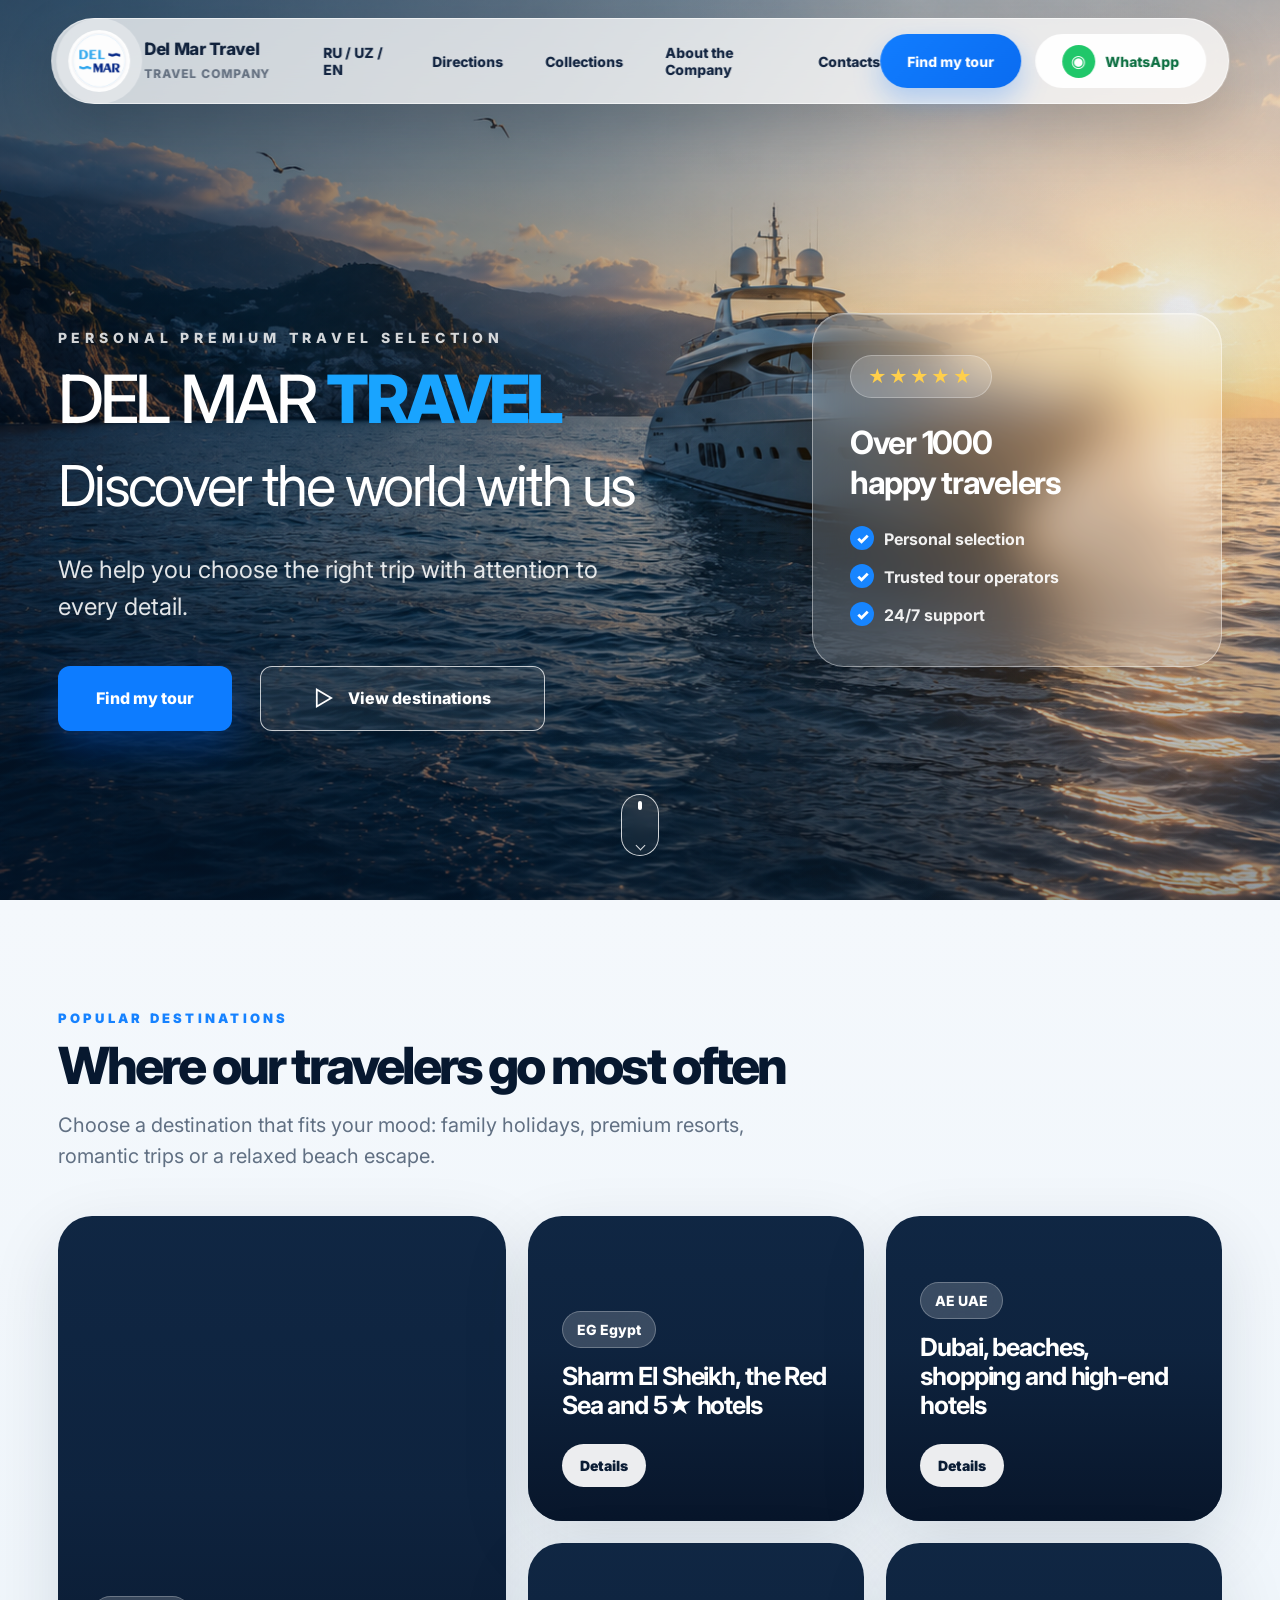
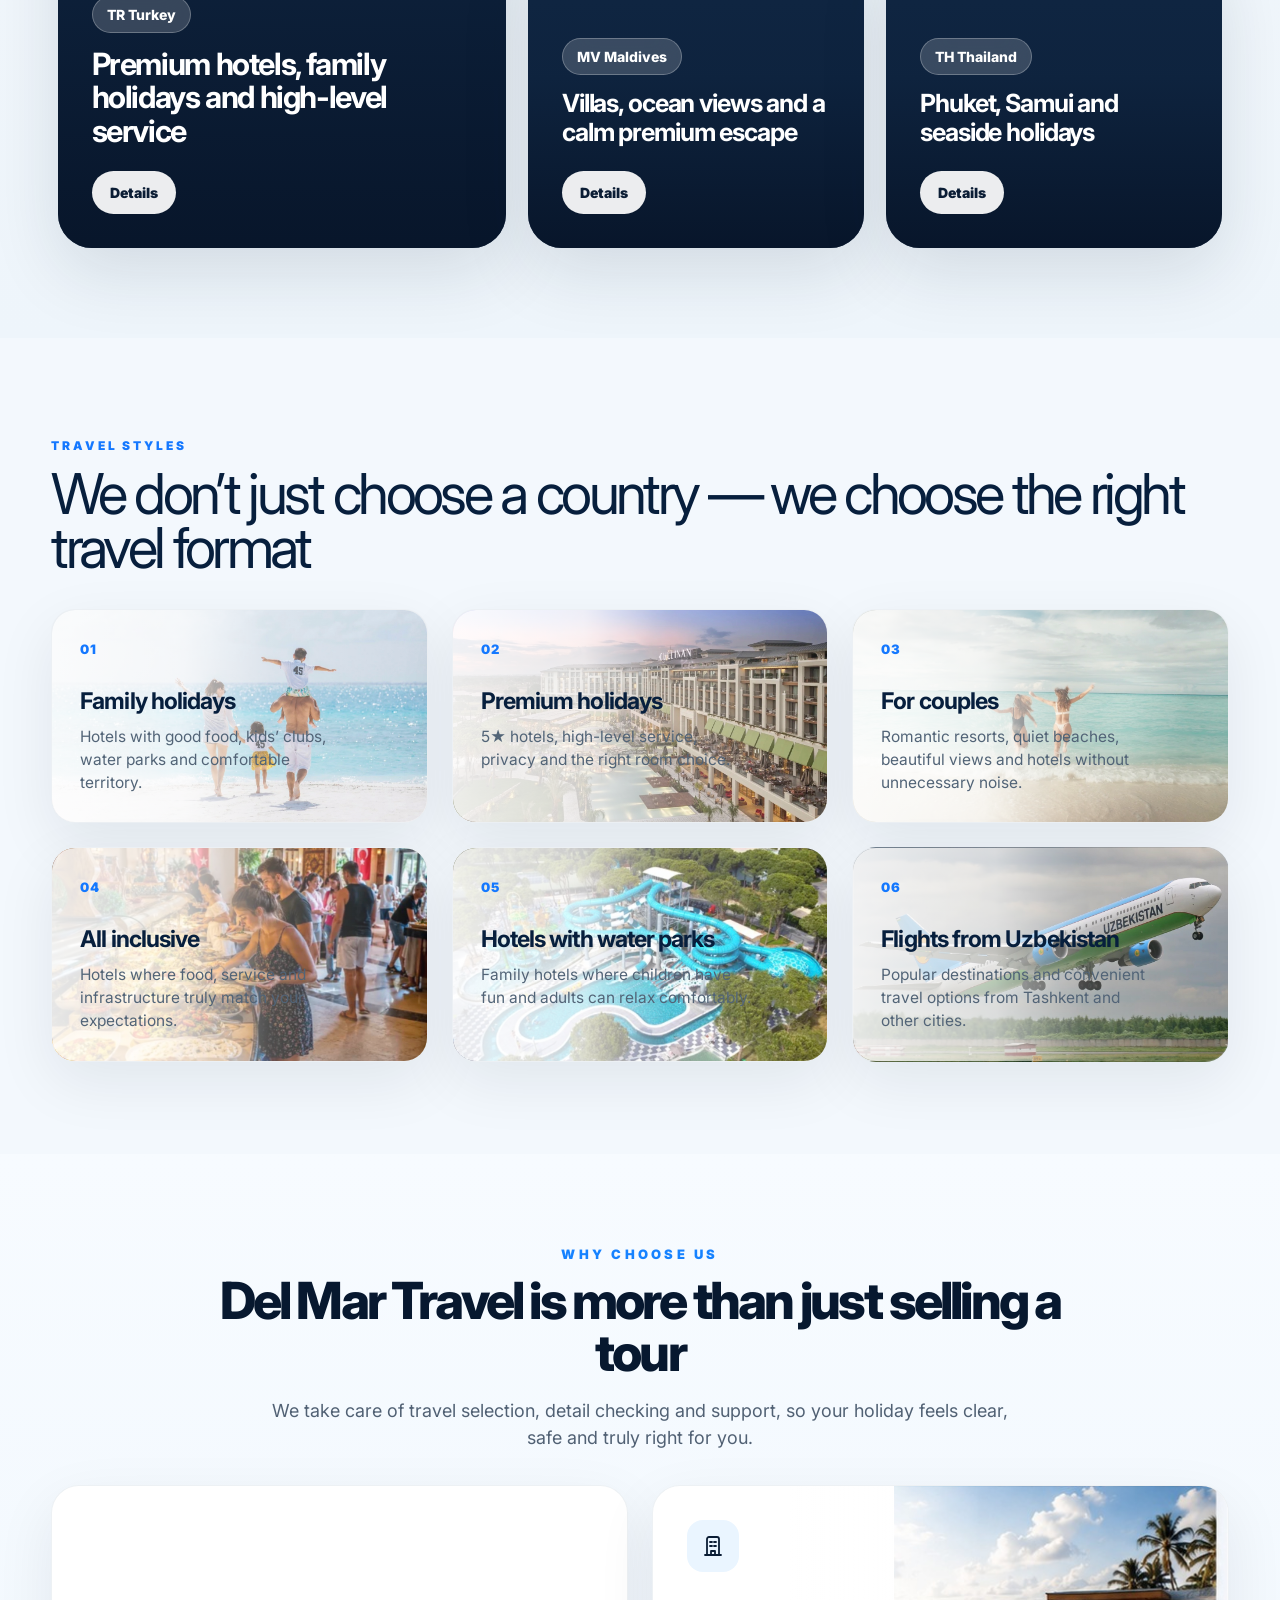
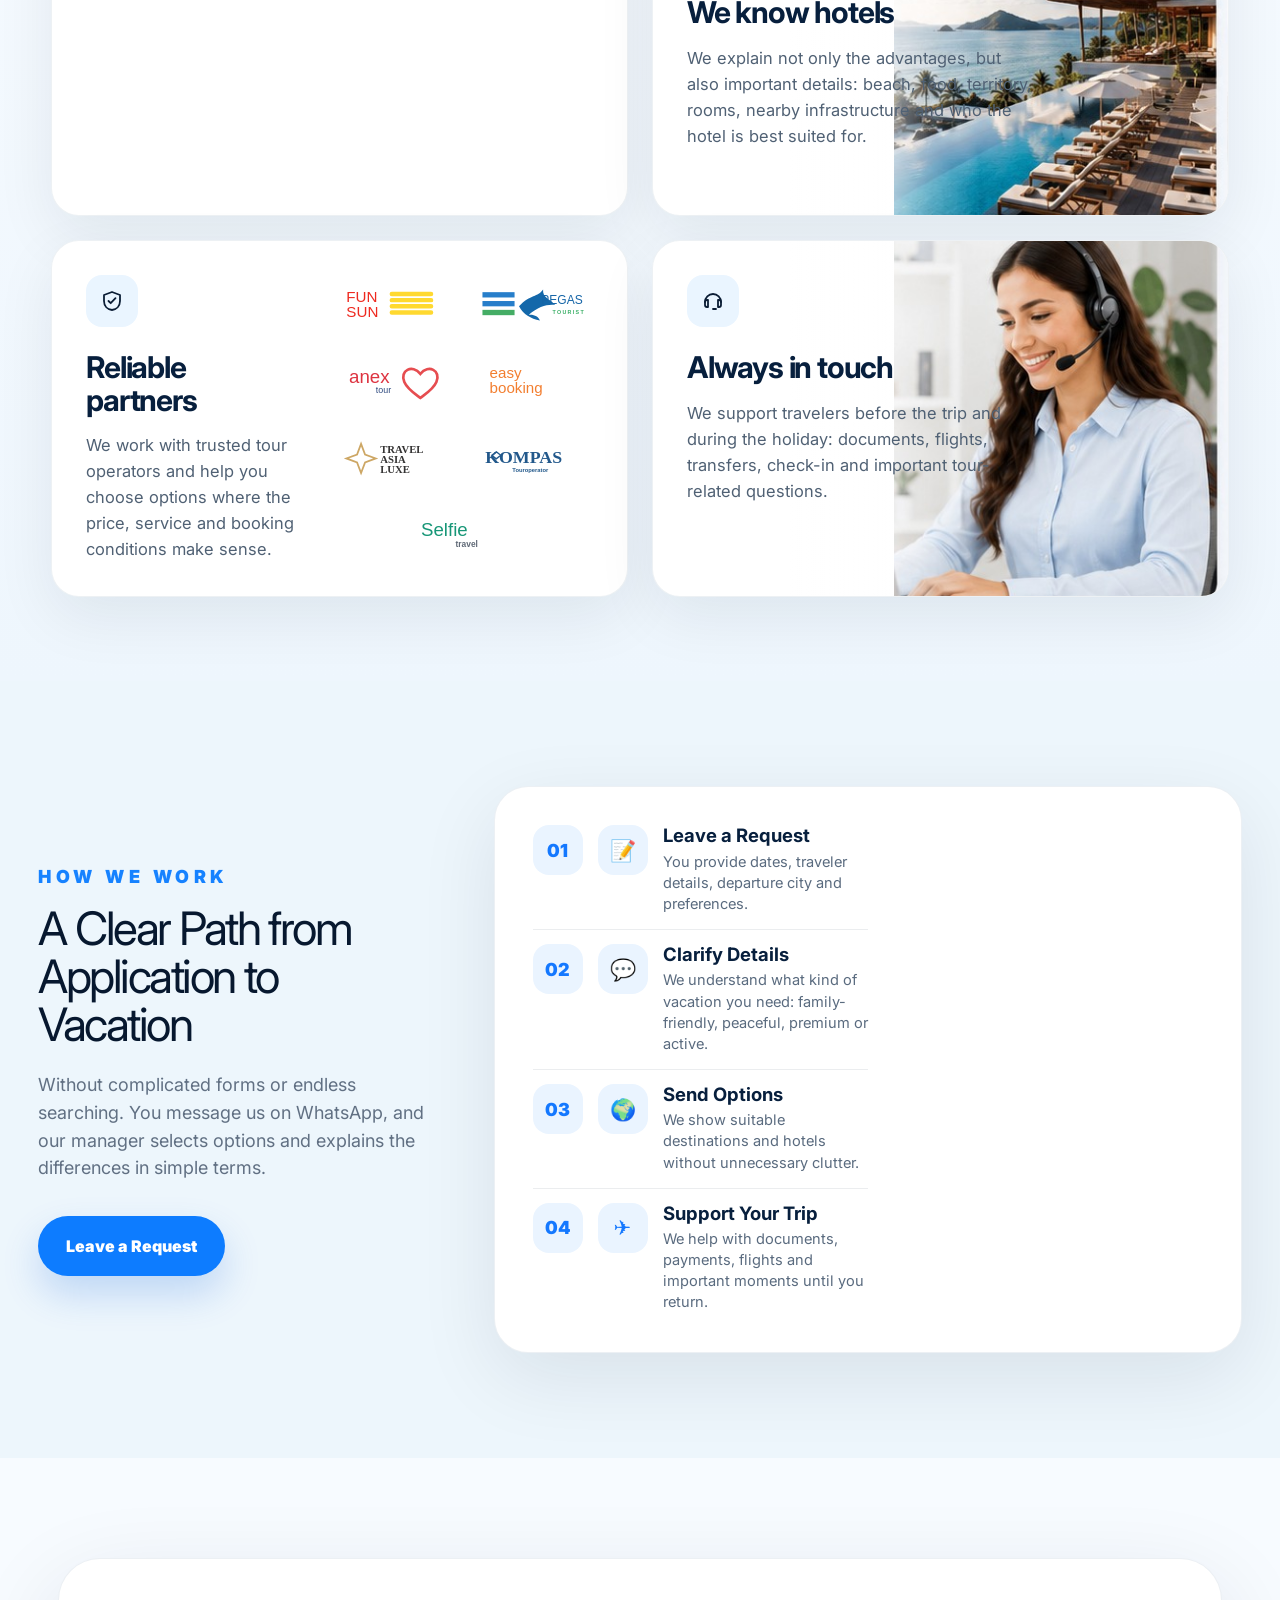
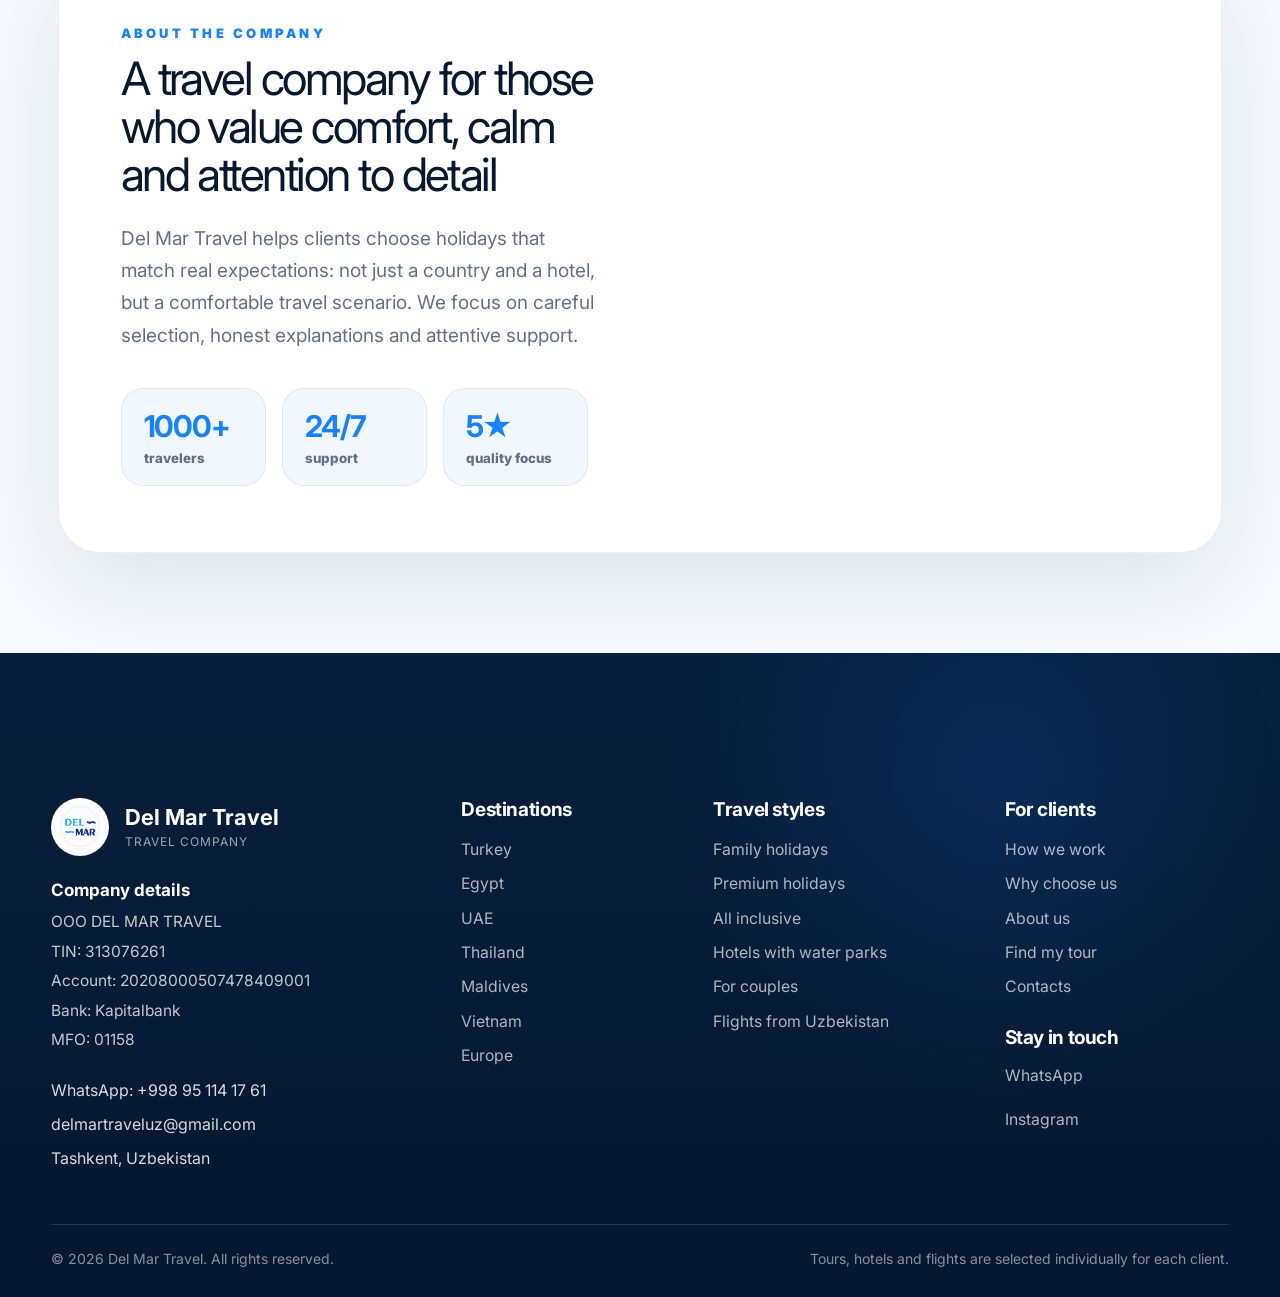
==== en.html @ 0dfb551d "Add files via upload" ====
<!doctype html>
<html lang="en">
<head>
  <meta charset="utf-8" />
  <meta name="viewport" content="width=device-width, initial-scale=1" />
  <title>Del Mar Travel — Premium Travel Selection</title>
<meta name="description" content="Del Mar Travel is a travel company offering premium travel selection with attention to every detail." />
  <link rel="preconnect" href="https://fonts.googleapis.com">
  <link rel="preconnect" href="https://fonts.gstatic.com" crossorigin>
  <link href="https://fonts.googleapis.com/css2?family=Inter:wght@400;500;600;700;800&display=swap" rel="stylesheet">
  <link rel="stylesheet" href="style.css" />
</head>
<body>
   <header class="site-header">
      <a class="brand" href="#top" aria-label="Del Mar Travel">
        <img src="assets/delmar-logo.png" alt="Del Mar Travel logo" />
        <span>
          <strong>Del Mar Travel</strong>
          <small>Travel company</small>
        </span>
      </a>

      <nav class="main-nav" aria-label="Main menu">
        <div class="lang-switch">
  <a href="index.html">RU</a>
  <span>/</span>
  <a href="uz.html">UZ</a>
  <span>/</span>
  <a class="active" href="en.html">EN</a>
</div>
        <a href="#directions">Directions</a>
        <a href="#collections">Collections</a>
        <a href="#about">About the Company</a>
        <a href="#contacts">Contacts</a>
      </nav>

      <div class="header-actions">
        <a class="btn btn-blue" href="#requestModal" data-request-open>Find my tour</a>
        <a class="btn btn-whatsapp" href="https://wa.me/998951141761" target="_blank" rel="noopener">
          <span class="wa-icon">◉</span> WhatsApp
        </a>
      </div>
      <button class="mobile-menu-btn" type="button" aria-label="Open menu">☰</button>
      
    </header>
  <main class="hero" id="top">
    <div class="hero-bg" aria-hidden="true"></div>
    <div class="shade" aria-hidden="true"></div>

   

    <section class="hero-content">
      <div class="copy">
  <p class="eyebrow">PERSONAL PREMIUM TRAVEL SELECTION</p>
  <h1><span>DEL MAR</span> <em>TRAVEL</em></h1>
  <h2>Discover the world with us</h2>
  <p class="lead">We help you choose the right trip with attention to every detail.</p>

  <div class="cta-row">
    <a class="hero-btn primary" href="#requestModal" data-request-open>Find my tour</a>
    <a class="hero-btn ghost" href="#directions"><span class="play">▷</span> View destinations</a>
  </div>
</div>

<aside class="trust-card" aria-label="Del Mar Travel advantages">
  <div class="stars">★★★★★</div>
  <h3>Over 1000<br>happy travelers</h3>
  <ul>
    <li>Personal selection</li>
    <li>Trusted tour operators</li>
    <li>24/7 support</li>
  </ul>
</aside>
    </section>

    <a class="scroll" href="#directions" aria-label="Scroll down"><span></span><span></span><span></span></a>
  </main>


  <section class="directions-section" id="directions">
  <div class="section-head">
    <p class="section-kicker">POPULAR DESTINATIONS</p>
    <h2>Where our travelers go most often</h2>
    <p>Choose a destination that fits your mood: family holidays, premium resorts, romantic trips or a relaxed beach escape.</p>
  </div>

  <div class="direction-grid">
    <a class="direction-card card-wide turkey" href="#tour-detail" data-tour="turkey">
      <span class="country">TR Turkey</span>
      <strong>Premium hotels, family holidays and high-level service</strong>
      <em>Details</em>
    </a>

    <a class="direction-card egypt" href="#tour-detail" data-tour="egypt">
      <span class="country">EG Egypt</span>
      <strong>Sharm El Sheikh, the Red Sea and 5★ hotels</strong>
      <em>Details</em>
    </a>

    <a class="direction-card uae" href="#tour-detail" data-tour="uae">
      <span class="country">AE UAE</span>
      <strong>Dubai, beaches, shopping and high-end hotels</strong>
      <em>Details</em>
    </a>

    <a class="direction-card maldives" href="#tour-detail" data-tour="maldives">
      <span class="country">MV Maldives</span>
      <strong>Villas, ocean views and a calm premium escape</strong>
      <em>Details</em>
    </a>

    <a class="direction-card thailand" href="#tour-detail" data-tour="thailand">
      <span class="country">TH Thailand</span>
      <strong>Phuket, Samui and seaside holidays</strong>
      <em>Details</em>
    </a>
  </div>
</section>

  <section class="collections-section" id="collections">
  <div class="collections-wrap-v3">
    <div class="collections-head-v3">
      <p class="section-kicker">TRAVEL STYLES</p>
      <h2>We don’t just choose a country — we choose the right travel format</h2>
    </div>

    <div class="collection-grid-v3">
      <a class="collection-card-v3 family" href="#tour-detail" data-tour="family">
        <span>01</span>
        <strong>Family holidays</strong>
        <p>Hotels with good food, kids’ clubs, water parks and comfortable territory.</p>
      </a>

      <a class="collection-card-v3 premium" href="#tour-detail" data-tour="premium">
        <span>02</span>
        <strong>Premium holidays</strong>
        <p>5★ hotels, high-level service, privacy and the right room choice.</p>
      </a>

      <a class="collection-card-v3 couples" href="#tour-detail" data-tour="couples">
        <span>03</span>
        <strong>For couples</strong>
        <p>Romantic resorts, quiet beaches, beautiful views and hotels without unnecessary noise.</p>
      </a>

      <a class="collection-card-v3 allinclusive" href="#tour-detail" data-tour="allinclusive">
        <span>04</span>
        <strong>All inclusive</strong>
        <p>Hotels where food, service and infrastructure truly match your expectations.</p>
      </a>

      <a class="collection-card-v3 aquapark" href="#tour-detail" data-tour="aquapark">
        <span>05</span>
        <strong>Hotels with water parks</strong>
        <p>Family hotels where children have fun and adults can relax comfortably.</p>
      </a>

      <a class="collection-card-v3 uzbekistan uzbekistan-card-final" href="#tour-detail" data-tour="uzbekistan">
        <img class="collection-card-photo" src="assets/collections/uzbekistan-airways.jpg" alt="Uzbekistan Airways">
        <span>06</span>
        <strong>Flights from Uzbekistan</strong>
        <p>Popular destinations and convenient travel options from Tashkent and other cities.</p>
      </a>
    </div>
  </div>
</section>
<section class="tour-detail-section" id="tour-detail">
  <div class="tour-detail-card">
    <div class="tour-detail-bg" aria-hidden="true"></div>
    <button class="tour-detail-close" id="tourDetailClose" type="button" aria-label="Close">×</button>

    <div class="tour-detail-content">
      <p class="section-kicker">DESTINATION SELECTION</p>
      <h2 id="tourDetailTitle">Best hotels in Egypt</h2>

      <p id="tourDetailText">
        Popular hotels we select based on your budget, travel group and holiday style.
      </p>

      <div class="tour-detail-points">
        <span id="tourDetailPoint1">We check the beach, food, rooms and hotel location.</span>
        <span id="tourDetailPoint2">We explain not only the advantages, but also important details before booking.</span>
        <span id="tourDetailPoint3">We select options for families, couples, premium holidays or a calm escape.</span>
      </div>

      <div class="tour-detail-actions">
        <a class="tour-detail-btn tour-detail-btn-blue" href="#requestModal" data-request-open>Find my tour</a>
        <a class="tour-detail-btn tour-detail-btn-green" href="https://wa.me/998951141761" target="_blank" rel="noopener">WhatsApp</a>
      </div>
    </div>
  </div>
</section>
  <section class="why-section" id="why">
    <div class="section-head centered">
  <p class="section-kicker">WHY CHOOSE US</p>
  <h2>Del Mar Travel is more than just selling a tour</h2>
  <p>We take care of travel selection, detail checking and support, so your holiday feels clear, safe and truly right for you.</p>
</div>
    <div class="why-grid premium-why-grid">
      <article class="why-card premium-card feature-card personal-card">
        <div class="card-icon" aria-hidden="true">
          <svg viewBox="0 0 24 24"><path d="M8 7V6a4 4 0 0 1 8 0v1"/><path d="M6 7h12a2 2 0 0 1 2 2v9a3 3 0 0 1-3 3H7a3 3 0 0 1-3-3V9a2 2 0 0 1 2-2Z"/><path d="M9 7v14M15 7v14"/></svg>
        </div>
        <div class="card-copy">
          <h3>Personal<br>selection</h3>
<p>We don’t offer random options. First, we clarify the travelers, budget, expectations and holiday style — only then do we select the destination and hotel.</p>
        </div>
      </article>

      <article class="why-card premium-card image-card hotel-card">
        <div class="card-icon" aria-hidden="true">
          <svg viewBox="0 0 24 24"><path d="M4 21h16"/><path d="M6 21V5a2 2 0 0 1 2-2h8a2 2 0 0 1 2 2v16"/><path d="M9 8h2M13 8h2M9 12h2M13 12h2M10 21v-4h4v4"/></svg>
        </div>
        <div class="card-copy">
          <h3>We know hotels</h3>
<p>We explain not only the advantages, but also important details: beach, food, territory, rooms, nearby infrastructure and who the hotel is best suited for.</p>
        </div>
      </article>

      <article class="why-card premium-card partners-card">
        <div class="card-icon" aria-hidden="true">
          <svg viewBox="0 0 24 24"><path d="M12 3 20 6v6c0 5-3.4 8.3-8 9-4.6-.7-8-4-8-9V6l8-3Z"/><path d="m8.5 12 2.2 2.2 4.8-5"/></svg>
        </div>
        <div class="partners-copy">
          <h3>Reliable<br>partners</h3>
<p>We work with trusted tour operators and help you choose options where the price, service and booking conditions make sense.</p>
        </div>
        <div class="partner-logos" aria-label="Partner tour operators">
          <img src="assets/operators/funsun.svg" alt="FUN&amp;SUN">
          <img src="assets/operators/pegas.svg" alt="PEGAS Touristik">
          <img src="assets/operators/anex.svg" alt="ANEX Tour">
          <img src="assets/operators/easybooking.svg" alt="Easy Booking">
          <img src="assets/operators/travelasialuxe.svg" alt="Travel Asia Luxe">
          <img src="assets/operators/kompas.svg" alt="KOMPAS">
          <img src="assets/operators/selfie.svg" alt="Selfie Travel">
        </div>
      </article>

      <article class="why-card premium-card image-card support-card">
        <div class="card-icon" aria-hidden="true">
          <svg viewBox="0 0 24 24"><path d="M4 13a8 8 0 0 1 16 0"/><path d="M4 13v3a2 2 0 0 0 2 2h1v-7H6a2 2 0 0 0-2 2ZM20 13v3a2 2 0 0 1-2 2h-1v-7h1a2 2 0 0 1 2 2Z"/><path d="M15 20h-3"/></svg>
        </div>
        <div class="card-copy">
          <h3>Always in touch</h3>
<p>We support travelers before the trip and during the holiday: documents, flights, transfers, check-in and important tour-related questions.</p>
        </div>
      </article>
    </div>
  </section>

  <section class="process-section" id="process">
    <div class="process-wrap process-wrap-v3">
      <div class="process-copy">
        <p class="section-kicker">How We Work</p>
        <h2>A Clear Path from Application to Vacation</h2>
        <p>Without complicated forms or endless searching. You message us on WhatsApp, and our manager selects options and explains the differences in simple terms.</p>
        <a class="process-btn" href="#requestModal" data-request-open>Leave a Request</a>
      </div>

      <div class="process-card-v3">
        <div class="process-list-v3">
          <div class="process-row-v3"><b>01</b><span>📝</span><div><strong>Leave a Request</strong><p>You provide dates, traveler details, departure city and preferences.</p></div></div>
          <div class="process-row-v3"><b>02</b><span>💬</span><div><strong>Clarify Details</strong><p>We understand what kind of vacation you need: family-friendly, peaceful, premium or active.</p></div></div>
          <div class="process-row-v3"><b>03</b><span>🌍</span><div><strong>Send Options</strong><p>We show suitable destinations and hotels without unnecessary clutter.</p></div></div>
          <div class="process-row-v3"><b>04</b><span>✈️</span><div><strong>Support Your Trip</strong><p>We help with documents, payments, flights and important moments until you return.</p></div></div>
        </div>
        <div class="process-photo-v3"></div>
      </div>
    </div>
  </section>

  <section class="about-section" id="about">
    <div class="about-card">
      <div class="about-text">
        <p class="section-kicker">ABOUT THE COMPANY</p>
<h2>A travel company for those who value comfort, calm and attention to detail</h2>
<p>Del Mar Travel helps clients choose holidays that match real expectations: not just a country and a hotel, but a comfortable travel scenario. We focus on careful selection, honest explanations and attentive support.</p>

<div class="about-stats">
  <span><strong>1000+</strong><small>travelers</small></span>
  <span><strong>24/7</strong><small>support</small></span>
  <span><strong>5★</strong><small>quality focus</small></span>
</div>

  </section>

 

<footer class="site-footer" id="contacts">
  <div class="footer-wrap">
    <div class="footer-brand">
  <div class="footer-logo-row">
    <img src="assets/delmar-logo.png" alt="Del Mar Travel">
    <div>
      <strong>Del Mar Travel</strong>
      <span>Travel company</span>
    </div>
  </div>

  <div class="footer-requisites-clean">
    <strong>Company details</strong>
    <span>ООО DEL MAR TRAVEL</span>
    <span>TIN: 313076261</span>
    <span>Account: 20208000507478409001</span>
    <span>Bank: Kapitalbank</span>
    <span>MFO: 01158</span>
  </div>

  <div class="footer-contacts">
    <a href="https://wa.me/998951141761" target="_blank" rel="noopener">WhatsApp: +998 95 114 17 61</a>
    <a href="mailto:delmartraveluz@gmail.com">delmartraveluz@gmail.com</a>
    <span>Tashkent, Uzbekistan</span>
  </div>
</div>

<div class="footer-column">
  <h3>Destinations</h3>
  <a href="#directions">Turkey</a>
  <a href="#directions">Egypt</a>
  <a href="#directions">UAE</a>
  <a href="#directions">Thailand</a>
  <a href="#directions">Maldives</a>
  <a href="#directions">Vietnam</a>
  <a href="#directions">Europe</a>
</div>

    <div class="footer-column">
  <h3>Travel styles</h3>
  <a href="#collections">Family holidays</a>
  <a href="#collections">Premium holidays</a>
  <a href="#collections">All inclusive</a>
  <a href="#collections">Hotels with water parks</a>
  <a href="#collections">For couples</a>
  <a href="#collections">Flights from Uzbekistan</a>
</div>

<div class="footer-column">
  <h3>For clients</h3>
  <a href="#process">How we work</a>
  <a href="#why">Why choose us</a>
  <a href="#about">About us</a>
  <a href="#requestModal" data-request-open>Find my tour</a>
  <a href="#contacts">Contacts</a>

  <div class="footer-socials">
    <h3>Stay in touch</h3>
    <a href="https://wa.me/998951141761" target="_blank" rel="noopener">WhatsApp</a>
    <a href="#" target="_blank" rel="noopener">Instagram</a>
  </div>
</div>
</div>

<div class="footer-bottom">
  <p>© 2026 Del Mar Travel. All rights reserved.</p>
  <p>Tours, hotels and flights are selected individually for each client.</p>
</div>
</footer>

<section class="request-modal" id="requestModal" aria-hidden="true">
  <div class="request-modal__overlay" data-request-close></div>

  <div class="request-modal__card">
    <button class="request-modal__close" type="button" data-request-close aria-label="Close">×</button>

    <div class="request-modal__content">
      <p class="section-kicker">TOUR REQUEST</p>
      <h2>We’ll help you choose a trip without endless searching</h2>
      <p>
        Message us on WhatsApp — we’ll clarify your dates, travelers, budget and preferences, then suggest the right destination, hotel and flight options.
      </p>

      <div class="request-modal__points">
        <span>We select options for families, couples or premium holidays.</span>
        <span>We explain the difference between hotels in simple language.</span>
        <span>We send suitable options directly to WhatsApp.</span>
      </div>

      <a class="request-modal__btn" href="https://wa.me/998951141761" target="_blank" rel="noopener">
        Message us on WhatsApp
      </a>
    </div>

    <div class="request-modal__image"></div>
  </div>
</section>
  <script>
  const header = document.querySelector('.site-header');
  window.addEventListener('scroll', () => {
    header.classList.toggle('is-scrolled', window.scrollY > 20);
  });

  const tourDetails = {
  egypt: {
    title: 'Best hotels in Egypt',
    text: 'Popular hotels in Egypt for Red Sea holidays: Sharm El Sheikh, Hurghada and premium family resorts.',
    image: 'assets/directions/egypt.jpg',
    points: [
      'We check the beach, sea entry, food and room condition.',
      'We select hotels for families, couples or calm premium holidays.',
      'We explain the difference between similar hotels before booking.'
    ]
  },

  turkey: {
    title: 'Family and premium hotels in Turkey',
    text: 'We select Turkey based on your holiday style: Belek, Kemer, Side, Antalya, Bodrum and good 5★ hotels.',
    image: 'assets/directions/turkey.jpg',
    points: [
      'We check food, territory, beach, rooms and infrastructure.',
      'We select hotels with water parks, kids’ clubs or a calm atmosphere.',
      'We help you choose between similar resorts and hotel concepts.'
    ]
  },

  uae: {
    title: 'The right hotel choice in the UAE',
    text: 'Dubai, Abu Dhabi, Sharjah and Ras Al Khaimah — we select a hotel based on season, budget and your travel style.',
    image: 'assets/directions/uae.jpg',
    points: [
      'We explain the difference between the Emirates in simple language.',
      'We check location, beach, food and transport convenience.',
      'We select options for families, couples or premium holidays.'
    ]
  },

  thailand: {
    title: 'Thailand: Phuket, Pattaya and islands',
    text: 'We select Thailand based on season, beach quality, nearby infrastructure and flight convenience.',
    image: 'assets/directions/thailand.jpg',
    points: [
      'We check the area, beach and what is located near the hotel.',
      'We select hotels for calm, family or active holidays.',
      'We explain where it is better to travel by month.'
    ]
  },

  maldives: {
    title: 'Maldives — the right format for your holiday',
    text: 'We select the island, meal plan, villa and transfer so the trip matches your expectations.',
    image: 'assets/directions/maldives.jpg',
    points: [
      'We compare islands, meal plans, reef, beach and villa types.',
      'We explain the difference between beach villas, water villas and family villas.',
      'We select options for couples, families or premium holidays.'
    ]
  },

  vietnam: {
    title: 'Vietnam: sea, hotels and a comfortable season',
    text: 'Phu Quoc, Nha Trang and Cam Ranh — we select hotels with good beaches, food and infrastructure.',
    image: 'assets/collections/family.jpg',
    points: [
      'We take into account the season, beach, area and flight convenience.',
      'We select hotels for families, couples or calm holidays.',
      'We explain the advantages and important details of each resort.'
    ]
  },

  family: {
    title: 'Hotels for family holidays',
    text: 'We select hotels that are comfortable for children and relaxing for adults: food, territory, kids’ clubs and water parks.',
    image: 'assets/collections/family.jpg',
    points: [
      'We check kids’ clubs, food and territory safety.',
      'We select room options that fit the family composition.',
      'We make sure children have fun and adults feel comfortable.'
    ]
  },

  premium: {
    title: 'Premium holidays and 5★ hotels',
    text: 'We select high-level hotels where service, privacy, food and the right room choice truly matter.',
    image: 'assets/collections/premium.jpg',
    points: [
      'We check service level, restaurants, beach and room quality.',
      'We select hotels without unnecessary noise or compromises.',
      'We explain what is really worth paying for.'
    ]
  },

  couples: {
    title: 'Holidays for couples',
    text: 'We select romantic resorts, quiet beaches, beautiful views and hotels without unnecessary noise.',
    image: 'assets/collections/couples.jpg',
    points: [
      'We select calm hotels and beautiful locations.',
      'We check the beach, privacy and overall atmosphere.',
      'We help choose a destination that fits the season and budget.'
    ]
  },

  allinclusive: {
    title: 'All inclusive hotels',
    text: 'We select hotels where food, service and infrastructure truly match your expectations.',
    image: 'assets/collections/buffet.jpg',
    points: [
      'We check food quality, bars, restaurants and the hotel concept.',
      'We explain where all inclusive is truly strong.',
      'We select options for families, couples or premium holidays.'
    ]
  },

  aquapark: {
    title: 'Hotels with water parks',
    text: 'We select family hotels where children have fun and adults can relax comfortably.',
    image: 'assets/collections/aquapark.jpg',
    points: [
      'We check water slides, pools and children’s age suitability.',
      'We check territory, food and family infrastructure.',
      'We select hotels where the water park is a real advantage, not just a picture.'
    ]
  },

  uzbekistan: {
    title: 'Flights from Uzbekistan',
    text: 'Popular destinations and convenient travel options from Tashkent and other cities.',
    image: 'assets/collections/uzbekistan-airways.jpg',
    points: [
      'We select destinations with convenient flights from Uzbekistan.',
      'We check connections, flight duration and seasonality.',
      'We help choose the best route for your budget and dates.'
    ]
  }
};

  const detailTitle = document.getElementById('tourDetailTitle');
  const detailText = document.getElementById('tourDetailText');
  const detailBg = document.querySelector('.tour-detail-bg');
  const detailSection = document.getElementById('tour-detail');
  const point1 = document.getElementById('tourDetailPoint1');
  const point2 = document.getElementById('tourDetailPoint2');
  const point3 = document.getElementById('tourDetailPoint3');

  function openTourDetail(key) {
    const data = tourDetails[key];
    if (!data) return;
    detailSection.classList.add('is-open');

    detailTitle.textContent = data.title;
    detailText.textContent = data.text;
    point1.textContent = data.points[0];
    point2.textContent = data.points[1];
    point3.textContent = data.points[2];
    detailBg.style.backgroundImage =
      `linear-gradient(90deg, rgba(7,31,61,.92) 0%, rgba(7,31,61,.76) 42%, rgba(7,31,61,.22) 72%, rgba(7,31,61,0) 100%), url("${data.image}")`;

    document.querySelectorAll('.tour-detail-trigger').forEach(item => item.classList.remove('is-active'));
    document.querySelectorAll(`[data-tour="${key}"]`).forEach(item => item.classList.add('is-active'));

    document.body.classList.add('modal-open');
  }

  document.querySelectorAll('[data-tour]').forEach(card => {
    card.classList.add('tour-detail-trigger');

    card.addEventListener('click', function (event) {
      event.preventDefault();
      openTourDetail(this.dataset.tour);
    });
  });
const detailClose = document.getElementById('tourDetailClose');

function closeTourDetail() {
  if (detailSection) {
    detailSection.classList.remove('is-open');
  } 

  document.body.classList.remove('modal-open');
}

if (detailClose) {
  detailClose.addEventListener('click', closeTourDetail);
}

if (detailSection) {
  detailSection.addEventListener('click', function (event) {
    if (event.target === detailSection) {
      closeTourDetail();
    }
  });
}

document.addEventListener('keydown', function (event) {
  if (event.key === 'Escape') {
    closeTourDetail();
  }
});
const requestModal = document.getElementById('requestModal');
const requestOpenButtons = document.querySelectorAll('[data-request-open]');
const requestCloseButtons = document.querySelectorAll('[data-request-close]');

function openRequestModal() {
  if (!requestModal) return;
  requestModal.classList.add('is-open');
  requestModal.setAttribute('aria-hidden', 'false');
  document.body.classList.add('request-modal-open');
}

function closeRequestModal() {
  if (!requestModal) return;
  requestModal.classList.remove('is-open');
  requestModal.setAttribute('aria-hidden', 'true');
  document.body.classList.remove('request-modal-open');
}

requestOpenButtons.forEach(button => {
  button.addEventListener('click', function (event) {
    event.preventDefault();
    openRequestModal();
  });
});

requestCloseButtons.forEach(button => {
  button.addEventListener('click', closeRequestModal);
});

document.addEventListener('keydown', function (event) {
  if (event.key === 'Escape') {
    closeRequestModal();
  }
});
</script>
</body>
</html>
---- style.css ----
:root{
  --blue:#1682ff;
  --blue2:#20a7f3;
  --dark:#07182f;
  --white:#fff;
}
*{box-sizing:border-box}
html{scroll-behavior:smooth}
body{margin:0;font-family:Inter,system-ui,-apple-system,Segoe UI,Arial,sans-serif;color:#fff;background:#07182f}
a{text-decoration:none;color:inherit}
.hero{position:relative;min-height:100vh;overflow:hidden;isolation:isolate}
.hero-bg{position:absolute;inset:0;background:url('assets/hero-bg.jpg') center/cover no-repeat;z-index:-3;transform:scale(1.005);animation:slowZoom 18s ease-in-out infinite alternate}
.shade{position:absolute;inset:0;z-index:-2;background:linear-gradient(90deg,rgba(3,16,35,.52) 0%,rgba(3,16,35,.30) 43%,rgba(3,16,35,.05) 72%),linear-gradient(180deg,rgba(0,0,0,.06) 0%,rgba(0,0,0,0) 55%,rgba(6,22,43,.42) 100%)}
.site-header{position:fixed;top:22px;left:50%;transform:translateX(-50%);width:min(1430px,91vw);height:86px;z-index:20;display:flex;align-items:center;justify-content:space-between;padding:0 22px 0 16px;border:1px solid rgba(255,255,255,.58);border-radius:999px;background:rgba(255,255,255,.75);backdrop-filter:blur(20px);-webkit-backdrop-filter:blur(20px);box-shadow:0 22px 60px rgba(0,0,0,.16);transition:.35s ease}
.site-header.is-scrolled{top:14px;height:76px;background:rgba(255,255,255,.88);box-shadow:0 16px 42px rgba(0,0,0,.12)}
.brand{display:flex;align-items:center;gap:14px;color:#10213b;min-width:255px}
.brand img{width:62px;height:62px;border-radius:50%;box-shadow:0 0 0 12px rgba(255,255,255,.35)}
.brand strong{display:block;font-size:17px;line-height:1;font-weight:800;letter-spacing:-.02em}.brand small{display:block;margin-top:8px;color:#657181;text-transform:uppercase;font-size:12px;font-weight:800;letter-spacing:.08em}
.main-nav{display:flex;gap:42px;align-items:center;color:#132541;font-size:14px;font-weight:800}.main-nav a{position:relative}.main-nav a:after{content:"";position:absolute;left:0;right:0;bottom:-9px;height:2px;border-radius:20px;background:var(--blue);transform:scaleX(0);transition:.25s ease}.main-nav a:hover{color:var(--blue)}.main-nav a:hover:after{transform:scaleX(1)}
.header-actions{display:flex;align-items:center;gap:14px}.btn{height:54px;padding:0 27px;border-radius:999px;display:inline-flex;align-items:center;justify-content:center;font-weight:800;font-size:14px;white-space:nowrap}.btn-blue{background:linear-gradient(135deg,#117dff,#0a6cf1);color:white;box-shadow:0 12px 28px rgba(15,118,255,.28)}.btn-whatsapp{background:rgba(255,255,255,.92);color:#0d6f42;gap:10px}.wa-icon{display:inline-grid;place-items:center;width:33px;height:33px;border-radius:50%;background:#20c76a;color:white;font-size:17px;line-height:1}
.hero-content{position:relative;z-index:4;width:min(1430px,91vw);min-height:100vh;margin:0 auto;display:grid;grid-template-columns:minmax(520px,1fr) 480px;align-items:center;gap:80px;padding-top:80px}.copy{padding-top:80px;animation:fadeUp .9s ease both}.eyebrow{text-transform:uppercase;letter-spacing:.34em;font-size:14px;font-weight:800;color:rgba(255,255,255,.82);margin:0 0 22px}h1{margin:0 0 22px;font-size:clamp(58px,5.2vw,86px);line-height:.96;letter-spacing:-.055em;font-weight:500;white-space:nowrap}h1 span{font-weight:500;color:white}h1 em{font-style:normal;font-weight:800;color:#19a4ff}h2{margin:0;font-size:clamp(38px,4.4vw,64px);line-height:1.12;font-weight:400;letter-spacing:-.045em}.lead{margin:34px 0 0;font-size:24px;line-height:1.55;color:rgba(255,255,255,.88);font-weight:400}.cta-row{display:flex;gap:28px;margin-top:40px}.hero-btn{height:65px;border-radius:12px;padding:0 38px;display:inline-flex;align-items:center;justify-content:center;font-size:16px;font-weight:800;transition:.25s ease}.hero-btn:hover{transform:translateY(-3px)}.hero-btn.primary{background:#0d7cff;color:#fff;box-shadow:0 18px 38px rgba(0,92,220,.34)}.hero-btn.ghost{min-width:285px;border:1px solid rgba(255,255,255,.74);background:rgba(255,255,255,.06);backdrop-filter:blur(12px);gap:14px}.play{font-size:22px;font-weight:400}
.trust-card{justify-self:end;width:410px;min-height:315px;border:1px solid rgba(255,255,255,.42);border-radius:32px;padding:41px 37px;background:rgba(255,255,255,.16);backdrop-filter:blur(24px);-webkit-backdrop-filter:blur(24px);box-shadow:0 22px 70px rgba(0,0,0,.12),inset 0 1px 0 rgba(255,255,255,.25);animation:fadeCard 1s .18s ease both}.stars{display:inline-flex;letter-spacing:.12em;color:#ffcf4b;font-size:18px;padding:10px 17px;border-radius:999px;background:rgba(255,255,255,.18);border:1px solid rgba(255,255,255,.28);margin-bottom:25px}.trust-card h3{margin:0 0 26px;font-size:32px;line-height:1.25;letter-spacing:-.04em}.trust-card ul{list-style:none;margin:0;padding:0;display:grid;gap:18px}.trust-card li{position:relative;padding-left:34px;font-size:16px;font-weight:700;color:rgba(255,255,255,.92)}.trust-card li:before{content:"✓";position:absolute;left:0;top:-3px;width:24px;height:24px;border-radius:50%;display:grid;place-items:center;background:#1785ff;color:#fff;font-size:15px;font-weight:900}
.scroll{position:absolute;left:50%;bottom:44px;transform:translateX(-50%);width:38px;height:62px;border:1px solid rgba(255,255,255,.8);border-radius:999px;display:grid;place-items:center;gap:3px;background:rgba(255,255,255,.05);backdrop-filter:blur(8px);z-index:5}.scroll span:first-child{width:4px;height:9px;border-radius:9px;background:#fff;animation:wheel 1.5s ease-in-out infinite}.scroll span:last-child{width:7px;height:7px;border-right:1px solid #fff;border-bottom:1px solid #fff;transform:rotate(45deg);opacity:.85}
.placeholder{min-height:240px;display:grid;place-items:center;background:#f4f8fc;color:#0b1d35;font-size:22px;font-weight:700}
@keyframes slowZoom{from{transform:scale(1.005)}to{transform:scale(1.035)}}@keyframes fadeUp{from{opacity:0;transform:translateY(24px)}to{opacity:1;transform:translateY(0)}}@keyframes fadeCard{from{opacity:0;transform:translateY(24px) scale(.97)}to{opacity:1;transform:translateY(0) scale(1)}}@keyframes wheel{0%,100%{transform:translateY(-5px);opacity:.4}50%{transform:translateY(8px);opacity:1}}
@media(max-width:1100px){.main-nav{display:none}.hero-content{grid-template-columns:1fr;gap:30px;align-content:center}.trust-card{justify-self:start;width:min(420px,100%)}h1{white-space:normal}.header-actions .btn-blue{display:none}}
@media(max-width:680px){.site-header{height:72px;top:12px;width:94vw;padding:0 12px}.brand{min-width:auto}.brand img{width:48px;height:48px;box-shadow:0 0 0 8px rgba(255,255,255,.35)}.brand strong{font-size:14px}.brand small{font-size:9px}.btn-whatsapp{height:46px;padding:0 14px;font-size:0}.wa-icon{margin:0}.hero-content{width:88vw;padding-top:90px}.copy{padding-top:40px}.eyebrow{font-size:10px;letter-spacing:.24em}h1{font-size:44px}h2{font-size:37px}.lead{font-size:18px}.cta-row{flex-direction:column;gap:12px}.hero-btn{height:56px;width:100%;padding:0 18px}.trust-card{padding:28px 24px;border-radius:26px}.trust-card h3{font-size:27px}.scroll{display:none}}

/* Stage 2 — Directions + Collections */
.directions-section,.collections-section{background:#f4f8fc;color:#0b1d35;padding:110px 0 90px}.directions-section{background:linear-gradient(180deg,#f4f8fc 0%,#eef5fb 100%)}.section-head{width:min(1430px,91vw);margin:0 auto 44px}.section-kicker{margin:0 0 13px;text-transform:uppercase;letter-spacing:.25em;color:#1682ff;font-size:13px;font-weight:900}.section-head h2{margin:0;color:#07182f;font-size:clamp(38px,4vw,62px);font-weight:800;letter-spacing:-.055em;line-height:1.03}.section-head p:not(.section-kicker){margin:18px 0 0;max-width:690px;color:#617083;font-size:20px;line-height:1.55}.section-head.compact{margin-bottom:35px}.direction-grid{width:min(1430px,91vw);margin:0 auto;display:grid;grid-template-columns:1.2fr .9fr .9fr;grid-auto-rows:305px;gap:22px}.direction-card{position:relative;overflow:hidden;border-radius:34px;padding:34px;display:flex;flex-direction:column;justify-content:flex-end;min-height:280px;background:#102744;color:#fff;box-shadow:0 24px 70px rgba(11,29,53,.12);isolation:isolate;transition:.35s ease}.direction-card:before{content:"";position:absolute;inset:0;background-size:cover;background-position:center;z-index:-2;transition:.65s ease}.direction-card:after{content:"";position:absolute;inset:0;z-index:-1;background:linear-gradient(180deg,rgba(6,18,37,.03) 0%,rgba(6,18,37,.18) 43%,rgba(6,18,37,.82) 100%)}.direction-card:hover{transform:translateY(-7px);box-shadow:0 30px 90px rgba(11,29,53,.19)}.direction-card:hover:before{transform:scale(1.06)}.direction-card.card-wide{grid-row:span 2}.direction-card .country{display:inline-flex;width:max-content;margin-bottom:14px;padding:9px 14px;border-radius:999px;background:rgba(255,255,255,.18);border:1px solid rgba(255,255,255,.26);backdrop-filter:blur(14px);font-size:14px;font-weight:800}.direction-card strong{max-width:620px;font-size:clamp(24px,2.4vw,42px);line-height:1.08;letter-spacing:-.045em}.direction-card:not(.card-wide) strong{font-size:25px;line-height:1.16}.direction-card em{font-style:normal;width:max-content;margin-top:24px;padding:13px 18px;border-radius:999px;background:rgba(255,255,255,.92);color:#0b1d35;font-size:14px;font-weight:900}.turkey:before{background-image:url('https://images.unsplash.com/photo-1524231757912-21f4fe3a7200?auto=format&fit=crop&w=1600&q=80')}.egypt:before{background-image:url('https://images.unsplash.com/photo-1539768942893-daf53e448371?auto=format&fit=crop&w=1200&q=80')}.uae:before{background-image:url('https://images.unsplash.com/photo-1512453979798-5ea266f8880c?auto=format&fit=crop&w=1200&q=80')}.maldives:before{background-image:url('https://images.unsplash.com/photo-1514282401047-d79a71a590e8?auto=format&fit=crop&w=1200&q=80')}.thailand:before{background-image:url('https://images.unsplash.com/photo-1504214208698-ea1916a2195a?auto=format&fit=crop&w=1200&q=80')}
.collection-grid{width:min(1430px,91vw);margin:0 auto;display:grid;grid-template-columns:repeat(3,1fr);gap:18px}.collection-card{position:relative;min-height:220px;padding:30px;border-radius:30px;background:rgba(255,255,255,.74);border:1px solid rgba(19,67,112,.08);box-shadow:0 18px 50px rgba(11,29,53,.07);color:#0b1d35;overflow:hidden;transition:.28s ease}.collection-card:before{content:"";position:absolute;right:-60px;top:-70px;width:190px;height:190px;border-radius:50%;background:linear-gradient(135deg,rgba(22,130,255,.18),rgba(32,199,106,.10));transition:.4s ease}.collection-card:hover{transform:translateY(-5px);box-shadow:0 24px 70px rgba(11,29,53,.12)}.collection-card:hover:before{transform:scale(1.25)}.collection-card span{display:block;margin-bottom:34px;color:#1682ff;font-size:13px;font-weight:900;letter-spacing:.18em}.collection-card strong{display:block;font-size:25px;letter-spacing:-.03em;margin-bottom:12px}.collection-card p{margin:0;color:#647287;font-size:16px;line-height:1.55;max-width:330px}.request-strip{width:min(1430px,91vw);margin:0 auto 100px;padding:44px 50px;border-radius:34px;background:linear-gradient(135deg,#07182f,#0b3b6f 62%,#1682ff);color:#fff;display:flex;align-items:center;justify-content:space-between;gap:30px;box-shadow:0 28px 80px rgba(7,24,47,.24)}.request-strip h2{margin:0;max-width:820px;font-size:clamp(30px,3vw,48px);line-height:1.08;letter-spacing:-.045em}.strip-btn{height:62px;padding:0 30px;border-radius:999px;background:#fff;color:#0b1d35;display:inline-flex;align-items:center;justify-content:center;font-weight:900;white-space:nowrap}.request-strip .section-kicker{color:#9dd2ff}
@media(max-width:1100px){.direction-grid{grid-template-columns:1fr 1fr;grid-auto-rows:290px}.direction-card.card-wide{grid-column:span 2;grid-row:span 1}.collection-grid{grid-template-columns:1fr 1fr}.request-strip{align-items:flex-start;flex-direction:column}}
@media(max-width:680px){.directions-section,.collections-section{padding:74px 0 55px}.section-head p:not(.section-kicker){font-size:17px}.direction-grid,.collection-grid{grid-template-columns:1fr;grid-auto-rows:auto}.direction-card,.direction-card.card-wide{grid-column:auto;grid-row:auto;min-height:330px;border-radius:26px;padding:25px}.direction-card strong,.direction-card:not(.card-wide) strong{font-size:27px}.collection-card{min-height:190px;border-radius:24px;padding:24px}.request-strip{margin-bottom:70px;padding:30px 24px;border-radius:26px}.strip-btn{width:100%}}

/* Stage 3 — Trust, Process, About */
.why-section{background:#f7fbff;color:#0b1d35;padding:110px 0 90px}.section-head.centered{text-align:center}.section-head.centered p:not(.section-kicker){margin-left:auto;margin-right:auto}.why-grid{width:min(1430px,91vw);margin:0 auto;display:grid;grid-template-columns:1.15fr 1fr 1fr;gap:20px}.why-card{min-height:285px;padding:32px;border-radius:32px;background:rgba(255,255,255,.82);border:1px solid rgba(19,67,112,.08);box-shadow:0 20px 60px rgba(11,29,53,.07);transition:.28s ease}.why-card.feature{grid-row:span 2;background:linear-gradient(145deg,#07182f,#0c417b 62%,#1682ff);color:#fff;display:flex;flex-direction:column;justify-content:flex-end}.why-card:hover{transform:translateY(-5px);box-shadow:0 28px 80px rgba(11,29,53,.12)}.why-card span{display:grid;place-items:center;width:58px;height:58px;margin-bottom:28px;border-radius:18px;background:rgba(22,130,255,.12);font-size:27px}.why-card.feature span{background:rgba(255,255,255,.16)}.why-card h3{margin:0 0 15px;font-size:26px;letter-spacing:-.04em}.why-card p{margin:0;color:#617083;font-size:17px;line-height:1.6}.why-card.feature p{color:rgba(255,255,255,.82)}
.process-section{background:#eef5fb;color:#0b1d35;padding:105px 0}.process-wrap{width:min(1430px,91vw);margin:0 auto;display:grid;grid-template-columns:.85fr 1.15fr;gap:70px;align-items:center}.process-copy h2{margin:0;font-size:clamp(38px,4vw,62px);line-height:1.03;letter-spacing:-.055em;color:#07182f}.process-copy p:not(.section-kicker){margin:22px 0 34px;color:#617083;font-size:20px;line-height:1.55;max-width:520px}.process-btn{height:60px;padding:0 28px;border-radius:999px;background:#0d7cff;color:#fff;display:inline-flex;align-items:center;font-weight:900;box-shadow:0 18px 38px rgba(0,92,220,.2)}.steps{display:grid;gap:16px}.step{position:relative;padding:28px 30px 28px 94px;border-radius:28px;background:rgba(255,255,255,.78);border:1px solid rgba(19,67,112,.08);box-shadow:0 16px 50px rgba(11,29,53,.06)}.step b{position:absolute;left:28px;top:28px;color:#1682ff;font-size:15px;letter-spacing:.14em}.step strong{display:block;font-size:22px;letter-spacing:-.03em;margin-bottom:8px}.step span{display:block;color:#617083;font-size:16px;line-height:1.5}
.about-section{background:#f7fbff;color:#0b1d35;padding:100px 0}.about-card{width:min(1430px,91vw);margin:0 auto;display:grid;grid-template-columns:1.05fr .95fr;min-height:520px;border-radius:42px;overflow:hidden;background:#fff;box-shadow:0 30px 95px rgba(11,29,53,.11);border:1px solid rgba(19,67,112,.08)}.about-text{padding:66px 62px}.about-text h2{margin:0;font-size:clamp(36px,3.6vw,58px);line-height:1.05;letter-spacing:-.055em;color:#07182f}.about-text>p:not(.section-kicker){margin:24px 0 36px;color:#617083;font-size:19px;line-height:1.7;max-width:690px}.about-stats{display:flex;gap:16px;flex-wrap:wrap}.about-stats span{min-width:145px;padding:19px 22px;border-radius:22px;background:#f1f7fd;border:1px solid rgba(19,67,112,.08)}.about-stats strong{display:block;font-size:30px;color:#1682ff;letter-spacing:-.04em}.about-stats small{display:block;margin-top:6px;color:#617083;font-weight:800}.about-visual{position:relative;min-height:420px;background:linear-gradient(180deg,rgba(7,24,47,.05),rgba(7,24,47,.12)),url('https://images.unsplash.com/photo-1540541338287-41700207dee6?auto=format&fit=crop&w=1400&q=80') center/cover no-repeat}.mini-card{position:absolute;left:38px;bottom:38px;padding:24px 27px;border-radius:28px;background:rgba(255,255,255,.20);border:1px solid rgba(255,255,255,.42);backdrop-filter:blur(22px);color:#fff;box-shadow:0 18px 55px rgba(0,0,0,.16)}.mini-card strong{display:block;font-size:25px}.mini-card small{display:block;margin-top:8px;color:rgba(255,255,255,.82);font-weight:700}
@media(max-width:1100px){.why-grid{grid-template-columns:1fr 1fr}.why-card.feature{grid-column:span 2;grid-row:auto}.process-wrap,.about-card{grid-template-columns:1fr}.about-visual{min-height:360px}.about-text{padding:48px 42px}}
@media(max-width:680px){.why-section,.process-section,.about-section{padding:72px 0}.why-grid{grid-template-columns:1fr}.why-card.feature{grid-column:auto}.why-card{min-height:auto;border-radius:25px;padding:26px}.process-wrap{gap:34px}.step{padding:25px 24px 25px 78px;border-radius:23px}.step b{left:24px}.about-card{border-radius:28px}.about-text{padding:34px 25px}.about-stats{display:grid;grid-template-columns:1fr;width:100%}.about-visual{min-height:310px}.mini-card{left:22px;right:22px;bottom:22px}.request-strip{margin-top:0}}

/* Stage 3 V12 — premium photo cards */
.why-section{
  background:linear-gradient(180deg,#f7fbff 0%,#f3f8fd 100%);
  color:#0b1d35;
}
.premium-why-grid{
  width:min(1430px,91vw);
  margin:0 auto;
  display:grid;
  grid-template-columns:1fr 1fr;
  gap:24px;
}
.premium-why-grid .premium-card{
  position:relative;
  min-height:330px;
  overflow:hidden;
  border-radius:28px;
  padding:36px;
  background:#fff;
  border:1px solid rgba(19,67,112,.08);
  box-shadow:0 22px 70px rgba(11,29,53,.075);
  transition:transform .32s ease, box-shadow .32s ease, border-color .32s ease;
  isolation:isolate;
}
.premium-why-grid .premium-card:hover{
  transform:translateY(-6px);
  box-shadow:0 34px 95px rgba(11,29,53,.13);
  border-color:rgba(22,130,255,.16);
}
.premium-card::before{
  content:"";
  position:absolute;
  inset:0;
  z-index:-3;
  background-repeat:no-repeat;
  background-size:cover;
  transition:transform .75s ease;
}
.premium-card:hover::before{transform:scale(1.045)}
.premium-card .card-icon{
  width:56px;
  height:56px;
  display:grid;
  place-items:center;
  border-radius:17px;
  background:rgba(22,130,255,.10);
  color:#0b2849;
  margin-bottom:34px;
  position:relative;
  z-index:2;
}
.premium-card .card-icon svg{
  width:27px;
  height:27px;
  fill:none;
  stroke:currentColor;
  stroke-width:1.8;
  stroke-linecap:round;
  stroke-linejoin:round;
}
.premium-card h3{
  margin:0 0 18px;
  font-size:30px;
  line-height:1.12;
  letter-spacing:-.045em;
  color:#07182f;
}
.premium-card p{
  margin:0;
  max-width:360px;
  color:#506176;
  font-size:17px;
  line-height:1.62;
}
.personal-card{
  color:#fff;
  display:flex;
  flex-direction:column;
  justify-content:flex-end;
}
.personal-card::before{
  background-image:url('https://images.unsplash.com/photo-1507525428034-b723cf961d3e?auto=format&fit=crop&w=1400&q=85');
  background-position:center;
}
.personal-card::after{
  content:"";
  position:absolute;
  inset:0;
  z-index:-2;
  background:
    linear-gradient(90deg,rgba(3,14,29,.78) 0%,rgba(3,14,29,.60) 38%,rgba(3,14,29,.12) 76%),
    linear-gradient(180deg,rgba(3,14,29,.05) 0%,rgba(3,14,29,.68) 100%);
}
.personal-card .card-icon{background:rgba(255,255,255,.16);color:#fff;backdrop-filter:blur(8px)}
.personal-card h3,.personal-card p{color:#fff}.personal-card p{color:rgba(255,255,255,.88);max-width:430px}
.image-card::after{
  content:"";
  position:absolute;
  inset:0;
  z-index:-2;
  pointer-events:none;
}
.hotel-card::before{
  background-image:url('https://images.unsplash.com/photo-1566073771259-6a8506099945?auto=format&fit=crop&w=1400&q=85');
  background-position:right center;
  background-size:auto 112%;
  width:58%;
  left:auto;
}
.hotel-card::after{
  background:linear-gradient(90deg,#fff 0%,rgba(255,255,255,.98) 38%,rgba(255,255,255,.78) 58%,rgba(255,255,255,.10) 100%);
}
.support-card::before{
  background-image:url('https://images.unsplash.com/photo-1530521954074-e64f6810b32d?auto=format&fit=crop&w=1400&q=85');
  background-position:right center;
  background-size:auto 118%;
  width:62%;
  left:auto;
}
.support-card::after{
  background:linear-gradient(90deg,#fff 0%,rgba(255,255,255,.97) 38%,rgba(255,255,255,.70) 58%,rgba(255,255,255,.04) 100%);
}
.partners-card{
  display:grid;
  grid-template-columns:.78fr 1fr;
  column-gap:28px;
  align-items:center;
  background:
    radial-gradient(circle at 76% 50%,rgba(22,130,255,.08) 0%,rgba(22,130,255,0) 45%),
    #fff;
}
.partners-card .card-icon{margin-bottom:30px}
.partners-copy{align-self:center}
.partner-logos{
  display:grid;
  grid-template-columns:repeat(2,minmax(0,1fr));
  gap:18px 26px;
  align-items:center;
  justify-items:center;
  padding:4px 10px;
}
.partner-logos span{
  display:flex;
  align-items:center;
  justify-content:center;
  min-height:38px;
  width:100%;
  text-align:center;
  font-weight:900;
  letter-spacing:-.03em;
  line-height:1;
  filter:saturate(.95);
  transition:transform .28s ease, filter .28s ease, opacity .28s ease;
}
.partners-card:hover .partner-logos span{filter:saturate(1.12)}
.partner-logos span:hover{transform:translateY(-2px) scale(1.035)}
.logo-funsun{font-size:25px;color:#f26b21}.logo-funsun::first-letter{color:#f26b21}
.logo-pegas{font-size:24px;color:#084b8b;letter-spacing:.01em}.logo-pegas:before{content:"✈";margin-right:7px;color:#1470be;font-size:21px}
.logo-anex{font-size:28px;color:#dc2d2d;flex-direction:column}.logo-anex small{font-size:13px;color:#153c75;margin-top:1px}
.logo-pac{font-family:Georgia,serif;font-size:24px;color:#17528d}.logo-pac:after{content:"";width:30px;height:30px;border:2px solid #f18d18;border-left-color:transparent;border-bottom-color:transparent;border-radius:50%;margin-left:-20px;transform:rotate(28deg)}
.logo-easy{font-size:24px;color:#f36f21}.logo-easy br+*{color:#164a8b}.logo-easy{line-height:.9}.logo-easy::after{content:""}
.logo-asia{font-family:Georgia,serif;font-size:18px;color:#3b3b3b;line-height:1.18}.logo-asia:before{content:"✧";color:#cfa15a;font-size:26px;margin-right:7px}
.logo-kompas{font-family:Georgia,serif;font-size:28px;color:#0d4c82;letter-spacing:.02em}
.logo-selfie{font-size:29px;color:#07876f;flex-direction:column}.logo-selfie small{font-size:13px;color:#506176;margin-top:1px}
.logo-kazunion{grid-column:1 / -1;font-family:Georgia,serif;font-size:26px;color:#a52a2a;letter-spacing:-.02em}
@media(max-width:1100px){
  .premium-why-grid{grid-template-columns:1fr}
  .premium-why-grid .premium-card{min-height:310px}
  .partners-card{grid-template-columns:1fr;gap:26px}.partner-logos{max-width:560px;justify-items:start}.partner-logos span{justify-content:flex-start}.logo-kazunion{grid-column:auto}
}
@media(max-width:680px){
  .premium-why-grid{gap:16px}
  .premium-why-grid .premium-card{border-radius:24px;padding:26px;min-height:330px}
  .premium-card h3{font-size:27px}.premium-card p{font-size:16px;max-width:100%}
  .hotel-card::before,.support-card::before{width:100%;height:52%;left:0;top:auto;bottom:0;background-size:cover;background-position:center bottom;opacity:.9}
  .hotel-card::after,.support-card::after{background:linear-gradient(180deg,#fff 0%,rgba(255,255,255,.96) 45%,rgba(255,255,255,.78) 68%,rgba(255,255,255,.10) 100%)}
  .partner-logos{grid-template-columns:1fr 1fr;gap:15px 18px}.partner-logos span{justify-content:center}.logo-kazunion{grid-column:1 / -1}
}

/* Stage 3 V13 — exact 2x2 premium card layout */
.why-section{
  padding:105px 0 100px;
  background:linear-gradient(180deg,#f8fcff 0%,#f3f8fd 100%);
}
.why-section .section-head.centered{
  width:min(1040px,90vw);
  margin:0 auto 38px;
}
.why-section .section-head.centered .section-kicker{
  margin-bottom:12px;
}
.why-section .section-head.centered h2{
  font-size:clamp(42px,4.2vw,68px);
  line-height:1.03;
  margin:0 0 18px;
}
.why-section .section-head.centered p:not(.section-kicker){
  max-width:780px;
  font-size:22px;
  line-height:1.45;
  color:#53657a;
}
.premium-why-grid{
  width:min(1540px,91vw);
  grid-template-columns:1fr 1fr;
  gap:26px;
  align-items:stretch;
}
.premium-why-grid .premium-card{
  min-height:405px;
  border-radius:28px;
  padding:38px 42px;
  box-shadow:0 24px 70px rgba(11,29,53,.075);
}
.premium-card .card-icon{
  width:58px;
  height:58px;
  border-radius:18px;
  margin:0 0 34px;
  background:rgba(22,130,255,.10);
}
.premium-card h3{
  font-size:31px;
  line-height:1.1;
  margin-bottom:18px;
}
.premium-card p{
  font-size:18px;
  line-height:1.58;
}
.personal-card::before{
  background-image:url('https://images.unsplash.com/photo-1520250497591-112f2f40a3f4?auto=format&fit=crop&w=1600&q=88');
  background-position:center right;
}
.personal-card::after{
  background:
    linear-gradient(90deg,rgba(4,16,33,.82) 0%,rgba(4,16,33,.66) 42%,rgba(4,16,33,.15) 78%),
    linear-gradient(180deg,rgba(4,16,33,.08) 0%,rgba(4,16,33,.64) 100%);
}
.personal-card .card-copy{max-width:440px;}
.hotel-card::before{
  background-image:url('https://images.unsplash.com/photo-1566073771259-6a8506099945?auto=format&fit=crop&w=1600&q=88');
  background-position:right center;
  background-size:auto 118%;
  width:58%;
  left:auto;
}
.hotel-card::after{
  background:linear-gradient(90deg,#fff 0%,rgba(255,255,255,.99) 36%,rgba(255,255,255,.82) 58%,rgba(255,255,255,.08) 100%);
}
.hotel-card .card-copy,
.support-card .card-copy{max-width:390px;position:relative;z-index:2;}
.partners-card{
  display:grid;
  grid-template-columns:.86fr 1.14fr;
  grid-template-rows:auto 1fr;
  grid-template-areas:
    "icon logos"
    "copy logos";
  column-gap:30px;
  align-items:start;
  background:#fff;
}
.partners-card .card-icon{grid-area:icon;align-self:start;}
.partners-card .partners-copy{grid-area:copy;align-self:start;padding-top:0;}
.partners-card .partner-logos{grid-area:logos;align-self:center;}
.partners-card .partners-copy h3{font-size:32px;}
.partners-card .partners-copy p{max-width:365px;}
.partner-logos{
  grid-template-columns:repeat(2,minmax(0,1fr));
  gap:22px 34px;
  padding:0 8px 0 4px;
  justify-items:center;
  align-items:center;
}
.partner-logos span{
  width:auto !important;
  height:auto !important;
  min-height:auto !important;
  margin:0 !important;
  padding:0 !important;
  border-radius:0 !important;
  background:transparent !important;
  box-shadow:none !important;
  display:flex !important;
  font-size:inherit;
}
.logo-funsun{font-size:27px;color:#f27121;}
.logo-pegas{font-size:27px;color:#064b86;}
.logo-anex{font-size:30px;color:#d9292f;}
.logo-pac{font-size:26px;color:#15528f;}
.logo-easy{font-size:26px;color:#f27221;}
.logo-asia{font-size:20px;color:#222;}
.logo-kompas{font-size:30px;color:#0d4b82;}
.logo-selfie{font-size:31px;color:#07836d;}
.logo-kazunion{font-size:28px;color:#a72a2a;}
.support-card::before{
  background-image:url('https://images.unsplash.com/photo-1587825140708-dfaf72ae4b04?auto=format&fit=crop&w=1600&q=88');
  background-position:right center;
  background-size:auto 120%;
  width:62%;
  left:auto;
}
.support-card::after{
  background:linear-gradient(90deg,#fff 0%,rgba(255,255,255,.98) 38%,rgba(255,255,255,.70) 60%,rgba(255,255,255,.04) 100%);
}
@media(max-width:1100px){
  .premium-why-grid{grid-template-columns:1fr;}
  .premium-why-grid .premium-card{min-height:360px;}
  .partners-card{grid-template-columns:1fr;grid-template-areas:"icon" "copy" "logos";gap:24px;}
  .partner-logos{justify-items:start;max-width:650px;}
  .partner-logos span{justify-content:flex-start !important;}
}
@media(max-width:680px){
  .why-section{padding:74px 0;}
  .why-section .section-head.centered h2{font-size:34px;}
  .why-section .section-head.centered p:not(.section-kicker){font-size:17px;}
  .premium-why-grid{gap:16px;}
  .premium-why-grid .premium-card{min-height:360px;padding:27px;border-radius:24px;}
  .hotel-card::before,.support-card::before{width:100%;height:54%;left:0;top:auto;bottom:0;background-size:cover;background-position:center bottom;}
  .hotel-card::after,.support-card::after{background:linear-gradient(180deg,#fff 0%,rgba(255,255,255,.98) 43%,rgba(255,255,255,.78) 67%,rgba(255,255,255,.06) 100%);}
  .partner-logos{grid-template-columns:1fr 1fr;gap:18px;justify-items:center;}
  .partner-logos span{justify-content:center !important;}
  .logo-kazunion{grid-column:1 / -1;}
}

/* === Stage 3 V14: exact premium cards from approved mockup === */
.why-section{
  background:#f7fbff;
  padding:104px 0 92px;
}
.why-section .section-head.centered{
  width:min(1120px,92vw);
  margin:0 auto 36px;
}
.why-section .section-head.centered h2{
  margin-bottom:18px;
}
.why-section .section-head.centered p:not(.section-kicker){
  max-width:780px;
  color:#56677d;
  font-size:22px;
  line-height:1.45;
}
.premium-why-grid{
  width:min(1560px,88vw);
  margin:0 auto;
  display:grid;
  grid-template-columns:1fr 1fr;
  gap:28px;
}
.premium-why-grid .premium-card{
  position:relative;
  overflow:hidden;
  min-height:395px;
  border-radius:28px;
  padding:46px 38px;
  background:#fff;
  border:1px solid rgba(11,29,53,.05);
  box-shadow:0 20px 60px rgba(0,0,0,.08);
  transition:transform .45s cubic-bezier(.22,.61,.36,1), box-shadow .45s cubic-bezier(.22,.61,.36,1);
  isolation:isolate;
}
.premium-why-grid .premium-card:hover{
  transform:translateY(-6px);
  box-shadow:0 28px 70px rgba(0,0,0,.14);
}
.premium-why-grid .card-icon{
  position:relative;
  z-index:3;
  display:grid;
  place-items:center;
  width:58px;
  height:58px;
  margin:0 0 36px;
  border-radius:18px;
  background:#ecf5ff;
  color:#082242;
}
.premium-why-grid .card-icon svg{
  width:28px;
  height:28px;
  fill:none;
  stroke:currentColor;
  stroke-width:1.8;
  stroke-linecap:round;
  stroke-linejoin:round;
}
.premium-why-grid .card-copy,
.premium-why-grid .partners-copy{
  position:relative;
  z-index:3;
}
.premium-why-grid h3{
  margin:0 0 20px;
  font-size:32px;
  line-height:1.14;
  letter-spacing:-.045em;
  color:#071d36;
}
.premium-why-grid p{
  margin:0;
  max-width:360px;
  color:#405269;
  font-size:18px;
  line-height:1.58;
}
.personal-card{
  color:#fff;
  background-image:
    linear-gradient(90deg,rgba(4,17,32,.94) 0%,rgba(4,17,32,.76) 37%,rgba(4,17,32,.18) 72%,rgba(4,17,32,0) 100%),
    linear-gradient(0deg,rgba(4,17,32,.56) 0%,rgba(4,17,32,0) 54%),
    url('assets/stage3-beach.jpg') !important;
  background-size:cover,cover,cover;
  background-position:center,center,center;
}
.personal-card:after{
  content:"";
  position:absolute;
  inset:-18px;
  z-index:0;
  background:url('assets/stage3-beach.jpg') center/cover no-repeat;
  opacity:0;
  transition:transform .65s cubic-bezier(.22,.61,.36,1), opacity .65s cubic-bezier(.22,.61,.36,1);
}
.personal-card:hover:after{transform:scale(1.06);opacity:.16;}
.personal-card .card-icon{background:rgba(255,255,255,.13);color:#fff;backdrop-filter:blur(12px);}
.personal-card h3{color:#fff;max-width:360px;}
.personal-card p{color:rgba(255,255,255,.9);max-width:430px;}
.hotel-card:after,
.support-card:after{
  content:"";
  position:absolute;
  top:0;
  right:0;
  bottom:0;
  width:54%;
  z-index:1;
  background-position:center;
  background-size:cover;
  background-repeat:no-repeat;
  -webkit-mask-image:linear-gradient(to right,rgba(0,0,0,0) 0%,rgba(0,0,0,.3) 20%,rgba(0,0,0,1) 42%);
  mask-image:linear-gradient(to right,rgba(0,0,0,0) 0%,rgba(0,0,0,.3) 20%,rgba(0,0,0,1) 42%);
  transition:transform .65s cubic-bezier(.22,.61,.36,1);
}
.hotel-card:before,
.support-card:before{
  content:"";
  position:absolute;
  inset:0;
  z-index:2;
  pointer-events:none;
  background:linear-gradient(90deg,#fff 0%,rgba(255,255,255,.98) 43%,rgba(255,255,255,.38) 72%,rgba(255,255,255,0) 100%);
}
.hotel-card:after{background-image:url('assets/stage3-hotel.jpg');}
.support-card:after{background-image:url('assets/stage3-support.jpg');width:58%;background-position:center right;}
.hotel-card:hover:after,
.support-card:hover:after{transform:scale(1.055) translateX(8px);}
.partners-card{
  display:grid;
  grid-template-columns:42% 58%;
  grid-template-areas:"icon logos" "copy logos";
  align-items:start;
  gap:0 26px;
  background:#fff !important;
}
.partners-card .card-icon{grid-area:icon;}
.partners-card .partners-copy{grid-area:copy;}
.partners-card .partners-copy p{max-width:380px;}
.partners-card .partner-logos{
  grid-area:logos;
  width:100%;
  height:100%;
  min-height:300px;
  align-self:center;
  background:url('assets/stage3-logos.png') center/contain no-repeat;
  filter:saturate(.92);
  transition:transform .45s cubic-bezier(.22,.61,.36,1), filter .45s cubic-bezier(.22,.61,.36,1);
}
.partners-card:hover .partner-logos{transform:scale(1.035);filter:saturate(1.15);}
.partner-logos span{display:none !important;}
@media(max-width:1150px){
  .premium-why-grid{grid-template-columns:1fr;width:min(820px,90vw);} 
  .premium-why-grid .premium-card{min-height:390px;}
}
@media(max-width:680px){
  .why-section{padding:78px 0;}
  .why-section .section-head.centered p:not(.section-kicker){font-size:18px;}
  .premium-why-grid{width:90vw;gap:18px;}
  .premium-why-grid .premium-card{min-height:auto;padding:30px 24px;border-radius:24px;}
  .premium-why-grid h3{font-size:27px;}
  .premium-why-grid p{font-size:16px;}
  .hotel-card:after,.support-card:after{opacity:.42;width:70%;}
  .hotel-card:before,.support-card:before{background:linear-gradient(90deg,#fff 0%,rgba(255,255,255,.92) 64%,rgba(255,255,255,.1) 100%)}
  .partners-card{grid-template-columns:1fr;grid-template-areas:"icon" "copy" "logos";gap:18px;}
  .partners-card .partner-logos{min-height:230px;background-position:left center;}
}

/* === Stage 3 V15 fixes: smaller cards + correct image placement === */
.why-section{padding:88px 0 78px;}
.why-section .section-head.centered{margin-bottom:30px;}
.premium-why-grid{width:min(1320px,88vw);gap:22px;}
.premium-why-grid .premium-card{min-height:300px;border-radius:28px;padding:34px 32px;}
.premium-why-grid .card-icon{width:48px;height:48px;border-radius:15px;margin-bottom:26px;}
.premium-why-grid .card-icon svg{width:23px;height:23px;}
.premium-why-grid h3{font-size:28px;line-height:1.12;margin-bottom:14px;}
.premium-why-grid p{font-size:16px;line-height:1.55;max-width:335px;}
.personal-card{background-image:
  linear-gradient(90deg,rgba(4,17,32,.88) 0%,rgba(4,17,32,.68) 40%,rgba(4,17,32,.10) 76%,rgba(4,17,32,0) 100%),
  linear-gradient(0deg,rgba(4,17,32,.60) 0%,rgba(4,17,32,0) 58%),
  url('https://images.unsplash.com/photo-1507525428034-b723cf961d3e?auto=format&fit=crop&w=1500&q=88') !important;
  background-position:center,center,center right;
}
.personal-card .card-copy{max-width:390px;}
.hotel-card:after{width:48%;background-image:url('https://images.unsplash.com/photo-1566073771259-6a8506099945?auto=format&fit=crop&w=1300&q=88');background-position:center right;background-size:cover;}
.hotel-card:before{background:linear-gradient(90deg,#fff 0%,rgba(255,255,255,.99) 43%,rgba(255,255,255,.78) 58%,rgba(255,255,255,.08) 100%);}
.support-card:after{width:54%;background-image:url('https://images.unsplash.com/photo-1587825140708-dfaf72ae4b04?auto=format&fit=crop&w=1300&q=88');background-position:center right;background-size:cover;}
.support-card:before{background:linear-gradient(90deg,#fff 0%,rgba(255,255,255,.99) 42%,rgba(255,255,255,.70) 58%,rgba(255,255,255,.06) 100%);}
.hotel-card:after,.support-card:after{-webkit-mask-image:linear-gradient(to right,rgba(0,0,0,0) 0%,rgba(0,0,0,.22) 18%,rgba(0,0,0,1) 38%);mask-image:linear-gradient(to right,rgba(0,0,0,0) 0%,rgba(0,0,0,.22) 18%,rgba(0,0,0,1) 38%);}
.partners-card{grid-template-columns:43% 57%;column-gap:18px;}
.partners-card .partners-copy p{max-width:315px;}
.partners-card .partner-logos{background:none !important;min-height:0;height:auto;align-self:center;display:grid !important;grid-template-columns:1fr 1fr;gap:18px 30px;justify-items:center;align-items:center;padding:0 8px;}
.partner-logos span{display:flex !important;background:transparent !important;box-shadow:none !important;border-radius:0 !important;padding:0 !important;margin:0 !important;width:auto !important;min-height:0 !important;filter:none;line-height:1;}
.logo-funsun{font-size:26px;color:#f37021;font-weight:900;}
.logo-pegas{font-size:25px;color:#0a4d85;font-weight:900;}
.logo-pegas:before{content:"✈";margin-right:7px;color:#1470be;font-size:21px;}
.logo-anex{font-size:28px;color:#d8282e;font-weight:900;flex-direction:column;}
.logo-anex small{font-size:12px;color:#153c75;margin-top:1px;}
.logo-pac{font-family:Georgia,serif;font-size:24px;color:#15528f;font-weight:900;}
.logo-pac:after{content:"";width:28px;height:28px;border:2px solid #f18d18;border-left-color:transparent;border-bottom-color:transparent;border-radius:50%;margin-left:-18px;transform:rotate(28deg);}
.logo-easy{font-size:25px;color:#f36f21;font-weight:900;line-height:.86;}
.logo-asia{font-family:Georgia,serif;font-size:18px;color:#222;font-weight:700;line-height:1.15;}
.logo-asia:before{content:"✧";color:#cfa15a;font-size:26px;margin-right:8px;}
.logo-kompas{font-family:Georgia,serif;font-size:28px;color:#0d4b82;font-weight:900;}
.logo-selfie{font-size:29px;color:#07836d;font-weight:900;flex-direction:column;}
.logo-selfie small{font-size:12px;color:#506176;margin-top:1px;}
.logo-kazunion{grid-column:1 / -1;font-family:Georgia,serif;font-size:25px;color:#a72a2a;font-weight:900;}
@media(max-width:1150px){.premium-why-grid{width:min(760px,90vw);}.premium-why-grid .premium-card{min-height:300px;}.partners-card{grid-template-columns:1fr;grid-template-areas:"icon" "copy" "logos";gap:18px;}.partners-card .partner-logos{justify-items:start;max-width:520px;}.partner-logos span{justify-content:flex-start !important;}.logo-kazunion{grid-column:auto;}}
@media(max-width:680px){.premium-why-grid .premium-card{padding:26px 22px;min-height:310px;}.hotel-card:after,.support-card:after{width:72%;opacity:.62}.partners-card .partner-logos{grid-template-columns:1fr 1fr;justify-items:center;gap:16px 18px}.partner-logos span{justify-content:center !important;}.logo-kazunion{grid-column:1 / -1;}}

/* =========================================
   STAGE 3 V16 — final premium cards update
   local images + operator SVG logos
========================================= */
.why-section{
  padding:92px 0 84px !important;
  background:linear-gradient(180deg,#f7fbff 0%,#eef6fd 100%) !important;
}
.why-section .section-head.centered{
  width:min(900px,92vw) !important;
  margin:0 auto 34px !important;
}
.why-section .section-head.centered h2{
  font-size:clamp(38px,4vw,58px) !important;
  line-height:1.02 !important;
  letter-spacing:-.055em !important;
}
.why-section .section-head.centered p:not(.section-kicker){
  max-width:760px !important;
  font-size:18px !important;
  line-height:1.52 !important;
  color:#516174 !important;
}
.premium-why-grid{
  width:min(1240px,88vw) !important;
  display:grid !important;
  grid-template-columns:1fr 1fr !important;
  gap:22px !important;
}
.premium-why-grid .premium-card{
  min-height:292px !important;
  padding:34px 34px !important;
  border-radius:28px !important;
  background:#fff !important;
  border:1px solid rgba(16,64,112,.075) !important;
  box-shadow:0 20px 60px rgba(15,23,42,.075) !important;
  overflow:hidden !important;
  transform:translateZ(0);
}
.premium-why-grid .premium-card:hover{
  transform:translateY(-6px) !important;
  box-shadow:0 30px 82px rgba(15,23,42,.14) !important;
}
.premium-why-grid .card-icon{
  width:52px !important;
  height:52px !important;
  border-radius:16px !important;
  margin-bottom:24px !important;
  background:#eaf5ff !important;
  color:#0b1d35 !important;
  position:relative !important;
  z-index:5 !important;
}
.premium-why-grid .card-icon svg{
  width:24px !important;
  height:24px !important;
}
.premium-why-grid h3{
  font-size:30px !important;
  line-height:1.08 !important;
  letter-spacing:-.04em !important;
  margin:0 0 16px !important;
  color:#071f3d !important;
}
.premium-why-grid p{
  font-size:16.5px !important;
  line-height:1.58 !important;
  color:#506174 !important;
  max-width:350px !important;
}
.personal-card{
  background-image:
    linear-gradient(90deg,rgba(4,17,32,.90) 0%,rgba(4,17,32,.74) 40%,rgba(4,17,32,.18) 74%,rgba(4,17,32,0) 100%),
    linear-gradient(0deg,rgba(4,17,32,.56) 0%,rgba(4,17,32,0) 54%),
    url('assets/stage3-beach.jpg') !important;
  background-size:cover !important;
  background-position:center center !important;
}
.personal-card:after{display:none !important;}
.personal-card .card-icon{
  background:rgba(255,255,255,.18) !important;
  color:#fff !important;
  backdrop-filter:blur(12px) !important;
}
.personal-card h3,
.personal-card p{color:#fff !important;}
.personal-card p{color:rgba(255,255,255,.92) !important;max-width:410px !important;}
.hotel-card,
.support-card{background:#fff !important;}
.hotel-card:after,
.support-card:after{
  content:"" !important;
  position:absolute !important;
  top:0 !important;
  right:0 !important;
  bottom:0 !important;
  width:56% !important;
  z-index:1 !important;
  background-repeat:no-repeat !important;
  background-size:cover !important;
  transition:transform .7s cubic-bezier(.22,.61,.36,1) !important;
  -webkit-mask-image:linear-gradient(to right,rgba(0,0,0,0) 0%,rgba(0,0,0,.22) 18%,rgba(0,0,0,1) 42%) !important;
  mask-image:linear-gradient(to right,rgba(0,0,0,0) 0%,rgba(0,0,0,.22) 18%,rgba(0,0,0,1) 42%) !important;
}
.hotel-card:before,
.support-card:before{
  content:"" !important;
  position:absolute !important;
  inset:0 !important;
  z-index:2 !important;
  pointer-events:none !important;
  background:linear-gradient(90deg,#fff 0%,#fff 41%,rgba(255,255,255,.86) 57%,rgba(255,255,255,.16) 78%,rgba(255,255,255,0) 100%) !important;
}
.hotel-card:hover:after,
.support-card:hover:after{transform:scale(1.055) translateX(8px) !important;}
.hotel-card:after{
  background-image:url('assets/why-hotel-v16.jpg') !important;
  background-position:center right !important;
}
.support-card:after{
  background-image:url('assets/why-support-v16.jpg') !important;
  background-position:center right !important;
}
.hotel-card .card-copy,
.support-card .card-copy,
.partners-card .partners-copy{position:relative !important;z-index:5 !important;}
.partners-card{
  display:grid !important;
  grid-template-columns:39% 1fr !important;
  grid-template-areas:"icon logos" "copy logos" !important;
  column-gap:34px !important;
  align-items:start !important;
  background:#fff !important;
}
.partners-card .card-icon{grid-area:icon !important;}
.partners-card .partners-copy{grid-area:copy !important;}
.partners-card .partners-copy p{max-width:315px !important;}
.partners-card .partner-logos{
  grid-area:logos !important;
  width:100% !important;
  min-height:0 !important;
  height:100% !important;
  align-self:center !important;
  display:grid !important;
  grid-template-columns:1fr 1fr !important;
  gap:18px 30px !important;
  align-items:center !important;
  justify-items:center !important;
  padding:0 8px !important;
  background:none !important;
  filter:none !important;
}
.partner-logos img{
  display:block !important;
  width:100% !important;
  max-width:122px !important;
  height:44px !important;
  object-fit:contain !important;
  opacity:.94 !important;
  filter:saturate(.96) contrast(1.02) !important;
  transition:transform .35s ease,filter .35s ease,opacity .35s ease !important;
}
.partner-logos img:hover{
  transform:scale(1.06) !important;
  filter:saturate(1.18) contrast(1.05) !important;
  opacity:1 !important;
}
.partner-logos img:last-child{grid-column:1 / -1 !important;max-width:160px !important;height:42px !important;}
.partner-logos span{display:none !important;}
@media(max-width:1150px){
  .premium-why-grid{width:min(780px,90vw) !important;grid-template-columns:1fr !important;}
  .premium-why-grid .premium-card{min-height:300px !important;}
  .partners-card{grid-template-columns:1fr !important;grid-template-areas:"icon" "copy" "logos" !important;row-gap:22px !important;}
  .partners-card .partner-logos{max-width:520px !important;justify-items:center !important;}
}
@media(max-width:680px){
  .why-section{padding:76px 0 68px !important;}
  .premium-why-grid{width:90vw !important;gap:17px !important;}
  .premium-why-grid .premium-card{padding:28px 24px !important;min-height:330px !important;border-radius:24px !important;}
  .premium-why-grid h3{font-size:27px !important;}
  .premium-why-grid p{font-size:16px !important;}
  .hotel-card:after,.support-card:after{width:76% !important;opacity:.72 !important;}
  .hotel-card:before,.support-card:before{background:linear-gradient(90deg,#fff 0%,rgba(255,255,255,.96) 56%,rgba(255,255,255,.14) 100%) !important;}
  .partners-card .partner-logos{grid-template-columns:1fr 1fr !important;gap:15px 20px !important;}
  .partner-logos img{max-width:112px !important;height:40px !important;}
}


/* =========================================================
   FINAL OVERRIDES — COLLECTIONS WITH LOCAL IMAGES
   ========================================================= */
.collections-section {
  background: #f3f8fd !important;
  padding: 100px 20px 92px !important;
}

.collections-wrap-v3 {
  width: min(1220px, 92vw) !important;
  margin: 0 auto !important;
}

.collections-head-v3 {
  margin-bottom: 34px !important;
}

.collections-head-v3 .section-kicker {
  color: #1478ff !important;
  font-size: 12px !important;
  font-weight: 900 !important;
  letter-spacing: .24em !important;
  text-transform: uppercase !important;
  margin: 0 0 14px !important;
}

.collections-head-v3 h2 {
  font-size: clamp(40px, 4.4vw, 64px) !important;
  line-height: .96 !important;
  letter-spacing: -0.065em !important;
  color: #071f3d !important;
  margin: 0 !important;
}

.collection-grid-v3 {
  display: grid !important;
  grid-template-columns: repeat(3, 1fr) !important;
  gap: 24px !important;
}

.collection-card-v3 {
  position: relative !important;
  display: block !important;
  overflow: hidden !important;
  min-height: 210px !important;
  border-radius: 24px !important;
  padding: 28px !important;
  color: #071f3d !important;
  text-decoration: none !important;
  background: #fff !important;
  border: 1px solid rgba(19, 67, 112, .08) !important;
  box-shadow: 0 20px 60px rgba(15, 23, 42, .08) !important;
  isolation: isolate !important;
  transition: transform .4s ease, box-shadow .4s ease !important;
}

.collection-card-v3:hover {
  transform: translateY(-6px) !important;
  box-shadow: 0 30px 80px rgba(15, 23, 42, .13) !important;
}

.collection-card-v3::before {
  content: "" !important;
  position: absolute !important;
  inset: 0 !important;
  z-index: -2 !important;
  background-size: cover !important;
  background-repeat: no-repeat !important;
  background-position: center right !important;
  opacity: 1 !important;
  filter: none !important;
  transition: transform .75s ease !important;
}

.collection-card-v3:hover::before {
  transform: scale(1.055) !important;
}

.collection-card-v3::after {
  content: "" !important;
  position: absolute !important;
  inset: 0 !important;
  z-index: -1 !important;
  background: linear-gradient(90deg,
    rgba(255,255,255,.90) 0%,
    rgba(255,255,255,.78) 35%,
    rgba(255,255,255,.30) 58%,
    rgba(255,255,255,.03) 100%) !important;
}

.collection-card-v3 span {
  display: inline-block !important;
  color: #1478ff !important;
  font-size: 13px !important;
  font-weight: 900 !important;
  letter-spacing: .08em !important;
  margin-bottom: 32px !important;
}

.collection-card-v3 strong {
  display: block !important;
  font-size: 23px !important;
  line-height: 1.08 !important;
  letter-spacing: -0.04em !important;
  margin: 0 0 12px !important;
  max-width: 250px !important;
}

.collection-card-v3 p {
  max-width: 270px !important;
  margin: 0 !important;
  font-size: 15.5px !important;
  line-height: 1.48 !important;
  color: #526477 !important;
}

.collection-card-v3.family::before { background-image: url("assets/collections/family.jpg") !important; background-position: center right !important; }
.collection-card-v3.premium::before { background-image: url("assets/collections/premium.jpg") !important; background-position: center right !important; }
.collection-card-v3.couples::before { background-image: url("assets/collections/couples.jpg") !important; background-position: center right !important; }
.collection-card-v3.allinclusive::before { background-image: url("assets/collections/buffet.jpg") !important; background-position: center right !important; }
.collection-card-v3.aquapark::before { background-image: url("assets/collections/aquapark.jpg") !important; background-position: center right !important; }
.collection-card-v3.uzbekistan::before { background-image: url("https://upload.wikimedia.org/wikipedia/commons/thumb/5/59/Uzbekistan_Airways_Boeing_787-8_%28UK-78702%29_at_Frankfurt_Airport.jpg/1280px-Uzbekistan_Airways_Boeing_787-8_%28UK-78702%29_at_Frankfurt_Airport.jpg") !important; background-position: center right !important; }

@media (max-width: 980px) {
  .collection-grid-v3 { grid-template-columns: 1fr 1fr !important; }
}

@media (max-width: 640px) {
  .collections-section { padding: 78px 16px !important; }
  .collections-head-v3 h2 { font-size: 36px !important; }
  .collection-grid-v3 { grid-template-columns: 1fr !important; gap: 16px !important; }
  .collection-card-v3 { min-height: 220px !important; }
}

/* =========================================================
   FINAL OVERRIDES — PROCESS WIDE CARD
   ========================================================= */
.process-section { background: #edf6fc !important; padding: 105px 0 !important; }
.process-wrap-v3 { width: min(1380px, 94vw) !important; margin: 0 auto !important; display: grid !important; grid-template-columns: .86fr 1.62fr !important; gap: 58px !important; align-items: center !important; }
.process-copy { max-width: 470px !important; }
.process-copy h2 { font-size: clamp(44px, 3.6vw, 60px) !important; line-height: 1.05 !important; letter-spacing: -0.055em !important; }
.process-copy > p { font-size: 18px !important; line-height: 1.55 !important; }
.process-card-v3 { position: relative !important; overflow: hidden !important; min-height: 430px !important; border-radius: 34px !important; background: #fff !important; border: 1px solid rgba(19, 67, 112, .08) !important; box-shadow: 0 24px 80px rgba(15, 23, 42, .09) !important; padding: 38px !important; }
.process-list-v3 { position: relative !important; z-index: 3 !important; width: 50% !important; display: grid !important; gap: 14px !important; }
.process-row-v3 { display: grid !important; grid-template-columns: 50px 50px 1fr !important; gap: 15px !important; align-items: start !important; padding-bottom: 14px !important; border-bottom: 1px solid rgba(11, 29, 53, .08) !important; }
.process-row-v3:last-child { border-bottom: none !important; padding-bottom: 0 !important; }
.process-row-v3 b, .process-row-v3 span { width: 50px !important; height: 50px !important; border-radius: 16px !important; display: grid !important; place-items: center !important; background: #eaf4ff !important; color: #1478ff !important; font-weight: 900 !important; font-size: 18px !important; }
.process-row-v3 span { font-size: 21px !important; }
.process-row-v3 strong { display: block !important; font-size: 18.5px !important; line-height: 1.15 !important; color: #071f3d !important; margin-bottom: 5px !important; }
.process-row-v3 p { margin: 0 !important; font-size: 14.6px !important; line-height: 1.45 !important; color: #5a6b7f !important; }
.process-photo-v3 { position: absolute !important; inset: 0 0 0 auto !important; width: 61% !important; height: 100% !important; background-image: linear-gradient(90deg, #fff 0%, rgba(255,255,255,.96) 18%, rgba(255,255,255,.45) 43%, rgba(255,255,255,0) 68%), url("https://images.unsplash.com/photo-1573843981267-be1999ff37cd?auto=format&fit=crop&w=1600&q=85") !important; background-size: cover !important; background-position: center right !important; }
@media (max-width: 980px) { .process-wrap-v3 { grid-template-columns: 1fr !important; gap: 34px !important; } .process-card-v3 { min-height: auto !important; } .process-list-v3 { width: 100% !important; } .process-photo-v3 { position: relative !important; width: 100% !important; height: 240px !important; margin-top: 24px !important; border-radius: 24px !important; } }
/* FINAL FIX — WHY SECTION */

.premium-why-grid {
  width: min(1220px, 92vw) !important;
  grid-template-columns: 1fr 1fr !important;
  gap: 24px !important;
}

.premium-why-grid .premium-card {
  min-height: 330px !important;
  border-radius: 28px !important;
}

.personal-card,
.hotel-card,
.support-card,
.partners-card {
  padding: 42px !important;
}

.hotel-card::before,
.support-card::before {
  width: 58% !important;
  height: 100% !important;
  right: 0 !important;
  left: auto !important;
  background-size: cover !important;
}

.hotel-card::before {
  background-image: url("assets/why-hotel-v16.jpg") !important;
  background-position: right center !important;
}

.support-card::before {
  background-image: url("assets/why-support-v16.jpg") !important;
  background-position: right center !important;
}

.hotel-card::after,
.support-card::after {
  background: linear-gradient(
    90deg,
    #fff 0%,
    #fff 42%,
    rgba(255,255,255,.92) 53%,
    rgba(255,255,255,.25) 72%,
    rgba(255,255,255,0) 100%
  ) !important;
}

.partners-card {
  grid-template-columns: 42% 1fr !important;
}

.partner-logos {
  grid-template-columns: 1fr 1fr !important;
  gap: 22px 34px !important;
  align-items: center !important;
  justify-items: center !important;
}

.partner-logos img {
  max-width: 135px !important;
  max-height: 54px !important;
  object-fit: contain !important;
}/* ONLY 06 CARD — UZBEKISTAN AIRWAYS IMAGE FIX */

.collections-section .collection-card-v2.uzbekistan::before {
  opacity: 1 !important;
  filter: none !important;
  background-image: url("https://upload.wikimedia.org/wikipedia/commons/thumb/5/59/Uzbekistan_Airways_Boeing_787-8_%28UK-78702%29_at_Frankfurt_Airport.jpg/1280px-Uzbekistan_Airways_Boeing_787-8_%28UK-78702%29_at_Frankfurt_Airport.jpg") !important;
  background-size: cover !important;
  background-position: center right !important;
}

.collections-section .collection-card-v2.uzbekistan::after {
  background:
    linear-gradient(
      90deg,
      rgba(255,255,255,.94) 0%,
      rgba(255,255,255,.82) 38%,
      rgba(255,255,255,.32) 62%,
      rgba(255,255,255,0) 100%
    ) !important;
}/* ONLY 06 CARD — UZBEKISTAN AIRWAYS IMAGE FIX */

.collections-section .collection-card-v2.uzbekistan::before {
  opacity: 1 !important;
  filter: none !important;
  background-image: url("https://upload.wikimedia.org/wikipedia/commons/thumb/5/59/Uzbekistan_Airways_Boeing_787-8_%28UK-78702%29_at_Frankfurt_Airport.jpg/1280px-Uzbekistan_Airways_Boeing_787-8_%28UK-78702%29_at_Frankfurt_Airport.jpg") !important;
  background-size: cover !important;
  background-position: center right !important;
}

.collections-section .collection-card-v2.uzbekistan::after {
  background:
    linear-gradient(
      90deg,
      rgba(255,255,255,.94) 0%,
      rgba(255,255,255,.82) 38%,
      rgba(255,255,255,.32) 62%,
      rgba(255,255,255,0) 100%
    ) !important;
}/* ONLY 06 CARD — UZBEKISTAN AIRWAYS IMAGE FIX */

.collections-section .collection-card-v2.uzbekistan::before {
  opacity: 1 !important;
  filter: none !important;
  background-image: url("https://upload.wikimedia.org/wikipedia/commons/thumb/5/59/Uzbekistan_Airways_Boeing_787-8_%28UK-78702%29_at_Frankfurt_Airport.jpg/1280px-Uzbekistan_Airways_Boeing_787-8_%28UK-78702%29_at_Frankfurt_Airport.jpg") !important;
  background-size: cover !important;
  background-position: center right !important;
}

.collections-section .collection-card-v2.uzbekistan::after {
  background:
    linear-gradient(
      90deg,
      rgba(255,255,255,.94) 0%,
      rgba(255,255,255,.82) 38%,
      rgba(255,255,255,.32) 62%,
      rgba(255,255,255,0) 100%
    ) !important;
}/* COLLECTIONS — LOCAL PHOTOS V2 FINAL */
.collections-section .collection-card-v2::before {
  opacity: 1 !important;
  filter: none !important;
  background-size: cover !important;
  background-repeat: no-repeat !important;
}

.collections-section .collection-card-v2::after {
  background:
    linear-gradient(
      90deg,
      rgba(255,255,255,.86) 0%,
      rgba(255,255,255,.70) 34%,
      rgba(255,255,255,.28) 58%,
      rgba(255,255,255,.03) 100%
    ) !important;
}

.collections-section .collection-card-v2.family::before {
  background-image: url("assets/collections/family.jpg") !important;
  background-position: center right !important;
}

.collections-section .collection-card-v2.premium::before {
  background-image: url("assets/collections/premium.jpg") !important;
  background-position: center right !important;
}

.collections-section .collection-card-v2.couples::before {
  background-image: url("assets/collections/couples.jpg") !important;
  background-position: center right !important;
}

.collections-section .collection-card-v2.allinclusive::before {
  background-image: url("assets/collections/buffet.jpg") !important;
  background-position: center right !important;
}

.collections-section .collection-card-v2.aquapark::before {
  background-image: url("assets/collections/aquapark.jpg") !important;
  background-position: center center !important;
}

.collections-section .collection-card-v2.uzbekistan::before {
  background-image: url("assets/collections/uzbekistan-airways.jpg") !important;
  background-position: center right !important;
}
/* COLLECTIONS — LOCAL IMAGES REAL PATH FIX */

.collection-card-v2::before {
  opacity: 1 !important;
  filter: none !important;
  background-size: cover !important;
  background-repeat: no-repeat !important;
}

.collection-card-v2::after {
  background:
    linear-gradient(
      90deg,
      rgba(255,255,255,.78) 0%,
      rgba(255,255,255,.58) 35%,
      rgba(255,255,255,.18) 62%,
      rgba(255,255,255,0) 100%
    ) !important;
}

/* 01 Семейный отдых */
.collection-card-v2.family::before {
  background-image: url("assets/operators/collections/family.jpg") !important;
  background-position: center right !important;
}

/* 02 Премиум-отдых */
.collection-card-v2.premium::before {
  background-image: url("assets/operators/collections/premium.jpg") !important;
  background-position: center right !important;
}

/* 03 Для двоих */
.collection-card-v2.couples::before {
  background-image: url("assets/operators/collections/couples.jpg") !important;
  background-position: center right !important;
}

/* 04 Всё включено */
.collection-card-v2.allinclusive::before {
  background-image: url("assets/operators/collections/buffet.jpg") !important;
  background-position: center right !important;
}

/* 05 Отели с аквапарком */
.collection-card-v2.aquapark::before {
  background-image: url("assets/operators/collections/aquapark.jpg") !important;
  background-position: center right !important;
}

/* 06 Вылеты из Узбекистана */
.collection-card-v2.uzbekistan::before {
  background-image: url("assets/operators/collections/uzbekistan-airways.jpg") !important;
  background-position: center right !important;
}/* FIX 06 — UZBEKISTAN AIRWAYS LOCAL IMAGE */

.collection-card-v2.uzbekistan::before {
  background-image: url("assets/collections/uzbekistan-airways.jpg") !important;
  background-size: cover !important;
  background-position: center right !important;
  background-repeat: no-repeat !important;
  opacity: 1 !important;
  filter: none !important;
}

.collection-card-v2.uzbekistan::after {
  background:
    linear-gradient(
      90deg,
      rgba(255,255,255,.84) 0%,
      rgba(255,255,255,.64) 36%,
      rgba(255,255,255,.22) 62%,
      rgba(255,255,255,0) 100%
    ) !important;
}/* FIX 06 — UZBEKISTAN AIRWAYS FINAL */

.collection-card-v2.uzbekistan::before {
  background-image: url("assets/collections/uzbekistan-airways.jpg") !important;
  background-size: cover !important;
  background-position: center right !important;
  background-repeat: no-repeat !important;
  opacity: 1 !important;
  filter: none !important;
}

.collection-card-v2.uzbekistan::after {
  background:
    linear-gradient(
      90deg,
      rgba(255,255,255,.86) 0%,
      rgba(255,255,255,.66) 36%,
      rgba(255,255,255,.24) 62%,
      rgba(255,255,255,0) 100%
    ) !important;
}/* FIX COLLECTIONS 06 — UZBEKISTAN AIRWAYS REAL IMAGE */

.collection-card-v3.uzbekistan-card-final {
  position: relative !important;
  overflow: hidden !important;
  background: #fff !important;
}

.collection-card-v3.uzbekistan-card-final::before {
  display: none !important;
}

.collection-card-v3.uzbekistan-card-final::after {
  content: "" !important;
  position: absolute !important;
  inset: 0 !important;
  z-index: 1 !important;
  background: linear-gradient(
    90deg,
    rgba(255,255,255,.88) 0%,
    rgba(255,255,255,.68) 38%,
    rgba(255,255,255,.24) 62%,
    rgba(255,255,255,0) 100%
  ) !important;
}

.collection-card-v3.uzbekistan-card-final .collection-card-photo {
  position: absolute !important;
  inset: 0 !important;
  width: 100% !important;
  height: 100% !important;
  object-fit: cover !important;
  object-position: center right !important;
  z-index: 0 !important;
}

.collection-card-v3.uzbekistan-card-final span,
.collection-card-v3.uzbekistan-card-final strong,
.collection-card-v3.uzbekistan-card-final p {
  position: relative !important;
  z-index: 2 !important;
}/* FOOTER CTA + PREMIUM FOOTER */

.footer-cta {
  background: linear-gradient(180deg, #f3f8fd 0%, #eaf4fb 100%);
  padding: 90px 20px 0;
}

.footer-cta__inner {
  width: min(1220px, 92vw);
  margin: 0 auto -72px;
  position: relative;
  z-index: 4;
  display: flex;
  align-items: center;
  justify-content: space-between;
  gap: 40px;
  padding: 44px 48px;
  border-radius: 34px;
  background:
    radial-gradient(circle at 85% 20%, rgba(20,120,255,.16), transparent 30%),
    linear-gradient(135deg, #ffffff 0%, #f7fbff 100%);
  border: 1px solid rgba(19, 67, 112, .08);
  box-shadow: 0 28px 90px rgba(15, 23, 42, .12);
}

.footer-cta__inner h2 {
  margin: 0 0 12px;
  color: #071f3d;
  font-size: clamp(34px, 3.2vw, 52px);
  line-height: 1;
  letter-spacing: -0.055em;
}

.footer-cta__inner p {
  margin: 0;
  max-width: 650px;
  color: #5a6b7f;
  font-size: 18px;
  line-height: 1.55;
}

.footer-cta__actions {
  display: flex;
  gap: 14px;
  flex-wrap: wrap;
  justify-content: flex-end;
}

.footer-cta__btn {
  min-height: 56px;
  padding: 0 26px;
  display: inline-flex;
  align-items: center;
  justify-content: center;
  border-radius: 999px;
  font-weight: 800;
  font-size: 15px;
  text-decoration: none;
  white-space: nowrap;
  transition: transform .3s ease, box-shadow .3s ease;
}

.footer-cta__btn:hover {
  transform: translateY(-3px);
}

.footer-cta__btn--blue {
  color: #fff;
  background: #1478ff;
  box-shadow: 0 14px 34px rgba(20,120,255,.28);
}

.footer-cta__btn--whatsapp {
  color: #fff;
  background: #20c76a;
  box-shadow: 0 14px 34px rgba(32,199,106,.24);
}

.site-footer {
  background:
    radial-gradient(circle at 78% 20%, rgba(20,120,255,.14), transparent 28%),
    linear-gradient(180deg, #071f3d 0%, #06182f 100%);
  color: #fff;
  padding: 145px 20px 28px;
}

.footer-wrap {
  width: min(1220px, 92vw);
  margin: 0 auto;
  display: grid;
  grid-template-columns: 1.35fr .75fr .9fr .85fr;
  gap: 54px;
}

.footer-logo-row {
  display: flex;
  align-items: center;
  gap: 16px;
  margin-bottom: 22px;
}

.footer-logo-row img {
  width: 58px;
  height: 58px;
  border-radius: 50%;
  background: #fff;
  padding: 6px;
  object-fit: contain;
}

.footer-logo-row strong {
  display: block;
  font-size: 22px;
  line-height: 1.1;
}

.footer-logo-row span {
  display: block;
  margin-top: 4px;
  color: rgba(255,255,255,.6);
  font-size: 12px;
  text-transform: uppercase;
  letter-spacing: .08em;
}

.footer-brand p {
  max-width: 410px;
  color: rgba(255,255,255,.72);
  font-size: 15.5px;
  line-height: 1.65;
  margin: 0 0 24px;
}

.footer-contacts {
  display: grid;
  gap: 10px;
}

.footer-contacts a,
.footer-contacts span {
  color: rgba(255,255,255,.84);
  font-size: 15px;
  text-decoration: none;
}

.footer-contacts a:hover {
  color: #fff;
}

.footer-column h3,
.footer-socials h3 {
  margin: 0 0 18px;
  color: #fff;
  font-size: 18px;
  letter-spacing: -0.02em;
}

.footer-column a {
  display: block;
  color: rgba(255,255,255,.68);
  font-size: 15px;
  line-height: 1.35;
  text-decoration: none;
  margin-bottom: 12px;
  transition: color .25s ease, transform .25s ease;
}

.footer-column a:hover {
  color: #fff;
  transform: translateX(4px);
}

.footer-socials {
  margin-top: 30px;
}

.footer-bottom {
  width: min(1220px, 92vw);
  margin: 54px auto 0;
  padding-top: 24px;
  border-top: 1px solid rgba(255,255,255,.12);
  display: flex;
  justify-content: space-between;
  gap: 28px;
  color: rgba(255,255,255,.52);
  font-size: 13.5px;
  line-height: 1.45;
}

.footer-bottom p {
  margin: 0;
}

@media (max-width: 980px) {
  .footer-cta__inner {
    flex-direction: column;
    align-items: flex-start;
  }

  .footer-cta__actions {
    justify-content: flex-start;
  }

  .footer-wrap {
    grid-template-columns: 1fr 1fr;
  }

  .footer-bottom {
    flex-direction: column;
  }
}

@media (max-width: 640px) {
  .footer-cta {
    padding-top: 70px;
  }

  .footer-cta__inner {
    padding: 32px 26px;
    border-radius: 28px;
  }

  .footer-cta__btn {
    width: 100%;
  }

  .footer-wrap {
    grid-template-columns: 1fr;
    gap: 34px;
  }

  .site-footer {
    padding-top: 130px;
  }
}/* FOOTER — TEXT SIZE AND REQUISITES FIX */

.footer-brand p {
  font-size: 16px !important;
  line-height: 1.7 !important;
}

.footer-contacts a,
.footer-contacts span {
  font-size: 16px !important;
  line-height: 1.5 !important;
}

.footer-column a {
  font-size: 15.8px !important;
  margin-bottom: 13px !important;
}

.footer-column h3,
.footer-socials h3 {
  font-size: 19px !important;
}

.footer-requisites {
  margin-top: 24px;
  padding: 18px 20px;
  border-radius: 20px;
  background: rgba(255,255,255,.06);
  border: 1px solid rgba(255,255,255,.1);
  display: grid;
  gap: 7px;
}

.footer-requisites strong {
  color: #fff;
  font-size: 16px;
  margin-bottom: 4px;
}

.footer-requisites span {
  color: rgba(255,255,255,.72);
  font-size: 14.5px;
  line-height: 1.45;
}

.footer-bottom {
  font-size: 14px !important;
}/* FOOTER — REQUISITES INSTEAD OF DESCRIPTION */

.footer-requisites-clean {
  margin: 24px 0 26px;
  display: grid;
  gap: 7px;
}

.footer-requisites-clean strong {
  color: #fff;
  font-size: 17px;
  line-height: 1.2;
  margin-bottom: 4px;
}

.footer-requisites-clean span {
  color: rgba(255,255,255,.76);
  font-size: 15.5px;
  line-height: 1.45;
}

.footer-contacts {
  margin-top: 0 !important;
}

.footer-contacts a,
.footer-contacts span {
  font-size: 16px !important;
  line-height: 1.5 !important;
}/* HEADER ALWAYS ON TOP FIX */

.site-header {
  position: fixed !important;
  top: 18px !important;
  left: 50% !important;
  transform: translateX(-50%) !important;
  z-index: 999999 !important;
  width: min(1320px, 92vw) !important;
}

.hero,
.collections-section,
.why-section,
.process-section,
.about-section,
.footer-cta,
.site-footer {
  position: relative;
  z-index: 1;
}

.collection-card-v3,
.why-card,
.premium-card,
.process-card-v3,
.footer-cta__inner {
  z-index: 2;
}/* HEADER FIX — ALWAYS ABOVE ALL SECTIONS */

.site-header {
  position: fixed !important;
  top: 18px !important;
  left: 50% !important;
  transform: translateX(-50%) !important;
  z-index: 2147483647 !important;
  width: min(1320px, 92vw) !important;
}

.hero,
.collections-section,
.why-section,
.process-section,
.about-section,
.footer-cta,
.site-footer {
  position: relative !important;
  z-index: 1 !important;
}

.collection-card-v3,
.collection-card-v2,
.why-card,
.premium-card,
.process-card-v3,
.footer-cta__inner {
  position: relative !important;
  z-index: 2 !important;
}/* TOUR DETAIL DYNAMIC BLOCK */

.tour-detail-section {
  background: #f3f8fd;
  padding: 30px 20px 110px;
}

.tour-detail-card {
  width: min(1220px, 92vw);
  min-height: 430px;
  margin: 0 auto;
  position: relative;
  overflow: hidden;
  border-radius: 36px;
  background: #071f3d;
  box-shadow: 0 32px 90px rgba(15, 23, 42, .16);
  border: 1px solid rgba(19, 67, 112, .08);
}

.tour-detail-bg {
  position: absolute;
  inset: 0;
  background-image:
    linear-gradient(90deg, rgba(7,31,61,.92) 0%, rgba(7,31,61,.76) 42%, rgba(7,31,61,.22) 72%, rgba(7,31,61,0) 100%),
    url("assets/collections/premium.jpg");
  background-size: cover;
  background-position: center right;
  transition: opacity .35s ease, transform .7s ease, background-image .35s ease;
}

.tour-detail-card:hover .tour-detail-bg {
  transform: scale(1.035);
}

.tour-detail-content {
  position: relative;
  z-index: 2;
  width: min(650px, 100%);
  padding: 58px 64px;
  color: #fff;
}

.tour-detail-content .section-kicker {
  color: #71b3ff;
  margin-bottom: 16px;
}

.tour-detail-content h2 {
  margin: 0 0 18px;
  color: #fff;
  font-size: clamp(38px, 4vw, 62px);
  line-height: .98;
  letter-spacing: -0.06em;
}

.tour-detail-content > p {
  margin: 0 0 28px;
  color: rgba(255,255,255,.78);
  font-size: 18px;
  line-height: 1.55;
}

.tour-detail-points {
  display: grid;
  gap: 14px;
  margin-bottom: 34px;
}

.tour-detail-points span {
  position: relative;
  color: rgba(255,255,255,.9);
  font-size: 16px;
  line-height: 1.45;
  padding-left: 34px;
}

.tour-detail-points span::before {
  content: "✓";
  position: absolute;
  left: 0;
  top: -2px;
  width: 23px;
  height: 23px;
  border-radius: 50%;
  display: grid;
  place-items: center;
  color: #071f3d;
  background: #fff;
  font-size: 14px;
  font-weight: 900;
}

.tour-detail-actions {
  display: flex;
  gap: 14px;
  flex-wrap: wrap;
}

.tour-detail-btn {
  min-height: 56px;
  padding: 0 28px;
  border-radius: 999px;
  display: inline-flex;
  align-items: center;
  justify-content: center;
  text-decoration: none;
  font-size: 15px;
  font-weight: 850;
  transition: transform .3s ease, box-shadow .3s ease;
}

.tour-detail-btn:hover {
  transform: translateY(-3px);
}

.tour-detail-btn-blue {
  color: #fff;
  background: #1478ff;
  box-shadow: 0 18px 40px rgba(20,120,255,.3);
}

.tour-detail-btn-green {
  color: #fff;
  background: #20c76a;
  box-shadow: 0 18px 40px rgba(32,199,106,.24);
}

.tour-detail-trigger.is-active {
  outline: 3px solid rgba(20,120,255,.35);
  outline-offset: 4px;
}

@media (max-width: 760px) {
  .tour-detail-card {
    min-height: auto;
  }

  .tour-detail-content {
    padding: 42px 28px;
  }

  .tour-detail-actions {
    flex-direction: column;
  }

  .tour-detail-btn {
    width: 100%;
  }
}/* TOUR DETAIL — OPEN ONLY AFTER CLICK */

.tour-detail-section {
  display: none !important;
}

.tour-detail-section.is-open {
  display: block !important;
}/* TOUR DETAIL — MODAL POPUP */

.tour-detail-section {
  display: none !important;
  position: fixed !important;
  inset: 0 !important;
  z-index: 9999999 !important;
  padding: 90px 20px 40px !important;
  background: rgba(3, 16, 33, .68) !important;
  backdrop-filter: blur(12px) !important;
  -webkit-backdrop-filter: blur(12px) !important;
  align-items: center !important;
  justify-content: center !important;
}

.tour-detail-section.is-open {
  display: flex !important;
}

.tour-detail-section .tour-detail-card {
  width: min(1120px, 94vw) !important;
  min-height: 460px !important;
  max-height: calc(100vh - 130px) !important;
  margin: 0 !important;
  border-radius: 34px !important;
  overflow: hidden !important;
  box-shadow: 0 40px 120px rgba(0, 0, 0, .38) !important;
  animation: tourModalIn .28s ease both;
}

.tour-detail-close {
  position: absolute !important;
  top: 22px !important;
  right: 22px !important;
  z-index: 5 !important;
  width: 44px !important;
  height: 44px !important;
  border-radius: 50% !important;
  border: 1px solid rgba(255,255,255,.35) !important;
  background: rgba(255,255,255,.18) !important;
  color: #fff !important;
  font-size: 30px !important;
  line-height: 1 !important;
  cursor: pointer !important;
  display: grid !important;
  place-items: center !important;
  transition: transform .25s ease, background .25s ease;
}

.tour-detail-close:hover {
  transform: scale(1.08) !important;
  background: rgba(255,255,255,.28) !important;
}

body.modal-open {
  overflow: hidden !important;
}

@keyframes tourModalIn {
  from {
    opacity: 0;
    transform: translateY(24px) scale(.98);
  }
  to {
    opacity: 1;
    transform: translateY(0) scale(1);
  }
}

@media (max-width: 760px) {
  .tour-detail-section {
    padding: 80px 14px 24px !important;
  }

  .tour-detail-section .tour-detail-card {
    max-height: calc(100vh - 105px) !important;
    overflow-y: auto !important;
  }

  .tour-detail-close {
    top: 16px !important;
    right: 16px !important;
  }
}/* TOUR DETAIL — FINAL POPUP FIX */

.tour-detail-section {
  display: none !important;
  position: fixed !important;
  inset: 0 !important;
  z-index: 2147483647 !important;
  padding: 24px !important;
  background: rgba(5, 18, 35, .42) !important;
  backdrop-filter: blur(6px) !important;
  -webkit-backdrop-filter: blur(6px) !important;
  align-items: center !important;
  justify-content: center !important;
}

.tour-detail-section.is-open {
  display: flex !important;
}

body.modal-open {
  overflow: hidden !important;
}

body.modal-open .site-header {
  opacity: 0 !important;
  pointer-events: none !important;
}

.tour-detail-section .tour-detail-card {
  position: relative !important;
  width: min(960px, 92vw) !important;
  min-height: 430px !important;
  max-height: 86vh !important;
  margin: 0 !important;
  overflow: hidden !important;
  border-radius: 34px !important;
  background: #071f3d !important;
  box-shadow: 0 36px 120px rgba(0,0,0,.42) !important;
  border: 1px solid rgba(255,255,255,.16) !important;
  animation: tourPopupShow .25s ease both !important;
}

.tour-detail-section .tour-detail-bg {
  position: absolute !important;
  inset: 0 !important;
  background-size: cover !important;
  background-position: center right !important;
}

.tour-detail-section .tour-detail-content {
  position: relative !important;
  z-index: 3 !important;
  width: min(600px, 100%) !important;
  padding: 52px 58px !important;
  color: #fff !important;
}

.tour-detail-close {
  position: absolute !important;
  top: 18px !important;
  right: 18px !important;
  z-index: 10 !important;
  width: 46px !important;
  height: 46px !important;
  border-radius: 50% !important;
  border: none !important;
  background: #fff !important;
  color: #071f3d !important;
  font-size: 32px !important;
  line-height: 1 !important;
  cursor: pointer !important;
  display: grid !important;
  place-items: center !important;
  box-shadow: 0 14px 34px rgba(0,0,0,.22) !important;
}

.tour-detail-close:hover {
  transform: scale(1.06) !important;
}

@keyframes tourPopupShow {
  from {
    opacity: 0;
    transform: translateY(18px) scale(.97);
  }
  to {
    opacity: 1;
    transform: translateY(0) scale(1);
  }
}/* DIRECTIONS POPUP + MOBILE FIX */

#directions [data-tour],
#collections [data-tour] {
  cursor: pointer;
}

@media (max-width: 760px) {
  .direction-grid {
    display: grid !important;
    grid-template-columns: 1fr !important;
    gap: 16px !important;
  }

  .direction-card,
  .direction-card.card-wide {
    width: 100% !important;
    max-width: 100% !important;
    min-height: 220px !important;
    grid-column: auto !important;
    grid-row: auto !important;
  }

  .direction-card strong {
    font-size: 22px !important;
    line-height: 1.08 !important;
  }

  .direction-card em {
    width: fit-content !important;
  }

  .tour-detail-section {
    padding: 16px !important;
  }

  .tour-detail-section .tour-detail-card {
    width: 94vw !important;
    min-height: auto !important;
    max-height: 86vh !important;
    overflow-y: auto !important;
    border-radius: 26px !important;
  }

  .tour-detail-section .tour-detail-content {
    width: 100% !important;
    padding: 46px 24px 28px !important;
  }

  .tour-detail-section .tour-detail-content h2 {
    font-size: 32px !important;
    line-height: 1.05 !important;
  }

  .tour-detail-actions {
    flex-direction: column !important;
  }

  .tour-detail-btn {
    width: 100% !important;
  }
}/* MOBILE FINAL FIX — DIRECTIONS, COLLECTIONS AND POPUP */

@media (max-width: 760px) {
  html,
  body {
    max-width: 100%;
    overflow-x: hidden;
  }

  .site-header {
    width: calc(100% - 24px) !important;
    top: 12px !important;
    padding: 10px 12px !important;
    border-radius: 24px !important;
  }

  .main-nav {
    display: none !important;
  }

  .header-actions {
    gap: 8px !important;
  }

  .header-actions .btn {
    padding: 12px 14px !important;
    font-size: 12px !important;
  }

  .brand img {
    width: 44px !important;
    height: 44px !important;
  }

  .brand strong {
    font-size: 14px !important;
  }

  .brand small {
    font-size: 9px !important;
  }

  .hero {
    min-height: auto !important;
    padding: 120px 18px 70px !important;
  }

  .hero-content {
    width: 100% !important;
  }

  .hero h1 {
    font-size: 46px !important;
    line-height: .9 !important;
  }

  .hero h2 {
    font-size: 26px !important;
    line-height: 1.1 !important;
  }

  .hero-actions {
    flex-direction: column !important;
    align-items: stretch !important;
  }

  .hero-actions .btn {
    width: 100% !important;
  }

  .directions-section,
  .collections-section,
  .why-section,
  .process-section,
  .footer-cta {
    padding-left: 18px !important;
    padding-right: 18px !important;
  }

  .section-head h2,
  .collections-head-v3 h2 {
    font-size: 40px !important;
    line-height: .95 !important;
    letter-spacing: -0.055em !important;
  }

  .section-head p {
    font-size: 16px !important;
    line-height: 1.55 !important;
  }

  /* Популярные направления — одна карточка в ряд */
  .direction-grid {
    display: grid !important;
    grid-template-columns: 1fr !important;
    gap: 16px !important;
  }

  .direction-card,
  .direction-card.card-wide {
    width: 100% !important;
    min-height: 240px !important;
    grid-column: auto !important;
    grid-row: auto !important;
    border-radius: 28px !important;
    padding: 22px !important;
  }

  .direction-card strong {
    font-size: 25px !important;
    line-height: 1.05 !important;
    max-width: 92% !important;
  }

  .direction-card .country {
    font-size: 11px !important;
  }

  .direction-card em {
    margin-top: 14px !important;
    width: fit-content !important;
  }

  /* Подборки отдыха — тоже одна карточка в ряд */
  .collection-grid-v3 {
    display: grid !important;
    grid-template-columns: 1fr !important;
    gap: 16px !important;
  }

  .collection-card-v3 {
    width: 100% !important;
    min-height: 220px !important;
    grid-column: auto !important;
    grid-row: auto !important;
    border-radius: 26px !important;
    padding: 22px !important;
  }

  .collection-card-v3 strong {
    font-size: 22px !important;
    line-height: 1.08 !important;
  }

  .collection-card-v3 p {
    font-size: 14px !important;
    line-height: 1.45 !important;
  }

  /* Popup на телефоне */
  .tour-detail-section {
    padding: 14px !important;
    align-items: center !important;
    justify-content: center !important;
  }

  .tour-detail-section .tour-detail-card {
    width: 94vw !important;
    min-height: auto !important;
    max-height: 88vh !important;
    overflow-y: auto !important;
    border-radius: 26px !important;
  }

  .tour-detail-section .tour-detail-bg {
    background-position: center center !important;
  }

  .tour-detail-section .tour-detail-content {
    width: 100% !important;
    padding: 54px 24px 30px !important;
  }

  .tour-detail-section .section-kicker {
    font-size: 10px !important;
    letter-spacing: .22em !important;
  }

  .tour-detail-section .tour-detail-content h2 {
    font-size: 34px !important;
    line-height: 1.02 !important;
    letter-spacing: -0.055em !important;
  }

  .tour-detail-section .tour-detail-content > p {
    font-size: 15.5px !important;
    line-height: 1.5 !important;
  }

  .tour-detail-points {
    gap: 11px !important;
  }

  .tour-detail-points span {
    font-size: 14px !important;
    line-height: 1.45 !important;
  }

  .tour-detail-actions {
    flex-direction: column !important;
    gap: 10px !important;
  }

  .tour-detail-btn {
    width: 100% !important;
    min-height: 52px !important;
  }

  .tour-detail-close {
    top: 12px !important;
    right: 12px !important;
    width: 42px !important;
    height: 42px !important;
    font-size: 28px !important;
  }

  .footer-cta__inner {
    width: 100% !important;
    padding: 30px 24px !important;
    border-radius: 26px !important;
  }

  .footer-cta__inner h2 {
    font-size: 34px !important;
  }

  .footer-cta__actions {
    width: 100% !important;
  }

  .footer-cta__btn {
    width: 100% !important;
  }

  .footer-wrap {
    grid-template-columns: 1fr !important;
    gap: 34px !important;
  }

  .footer-bottom {
    flex-direction: column !important;
    gap: 12px !important;
  }
}/* UZ PAGE IMAGE FIX */

.collection-card-v3.uzbekistan,
.collection-card-v3.uzbekistan-card-final {
  background-image:
    linear-gradient(90deg, rgba(255,255,255,.96) 0%, rgba(255,255,255,.78) 47%, rgba(255,255,255,.15) 100%),
    url("assets/collections/uzbekistan-airways.jpg") !important;
  background-size: cover !important;
  background-position: center right !important;
  background-repeat: no-repeat !important;
}

/* ABOUT SECTION — FINAL SAME AS RU */

.about-card {
  display: grid !important;
  grid-template-columns: minmax(0, 1fr) minmax(420px, 560px) !important;
  gap: 0 !important;
  align-items: stretch !important;
  overflow: hidden !important;
}

.about-photo {
  position: relative !important;
  display: block !important;
  min-height: 520px !important;
  border-radius: 0 34px 34px 0 !important;
  background-image: url("assets/why-hotel-v16.jpg") !important;
  background-size: cover !important;
  background-position: center !important;
  background-repeat: no-repeat !important;
}

.about-photo::after {
  content: "Del Mar Travel\A Premium sayohatlarni tanlash";
  white-space: pre-line;
  position: absolute;
  left: 36px;
  bottom: 34px;
  width: 220px;
  padding: 18px 22px;
  border-radius: 24px;
  background: rgba(255, 255, 255, .72);
  backdrop-filter: blur(14px);
  -webkit-backdrop-filter: blur(14px);
  color: #fff;
  font-size: 13px;
  font-weight: 800;
  line-height: 1.35;
  box-shadow: 0 18px 50px rgba(15, 23, 42, .22);
}

.about-photo::before {
  content: "Del Mar Travel";
  position: absolute;
  left: 58px;
  bottom: 76px;
  z-index: 2;
  color: #fff;
  font-size: 24px;
  font-weight: 900;
  letter-spacing: -0.04em;
}

@media (max-width: 760px) {
  .about-card {
    grid-template-columns: 1fr !important;
  }

  .about-photo {
    min-height: 360px !important;
    border-radius: 0 0 30px 30px !important;
  }

  .about-photo::after {
    left: 22px;
    bottom: 22px;
    width: 200px;
  }

  .about-photo::before {
    left: 44px;
    bottom: 63px;
    font-size: 20px;
  }
}/* MOBILE HEADER MENU FIX */

.mobile-menu-btn {
  display: none;
  width: 48px;
  height: 48px;
  border: 0;
  border-radius: 50%;
  background: #1478ff;
  color: #fff;
  font-size: 24px;
  font-weight: 900;
  cursor: pointer;
  box-shadow: 0 14px 34px rgba(20,120,255,.28);
}

@media (max-width: 760px) {
  .site-header {
    width: calc(100% - 24px) !important;
    left: 12px !important;
    right: 12px !important;
    top: 12px !important;
    transform: none !important;
    display: grid !important;
    grid-template-columns: 1fr auto auto !important;
    align-items: center !important;
    gap: 10px !important;
    padding: 10px 12px !important;
    border-radius: 28px !important;
  }

  .brand {
    min-width: 0 !important;
  }

  .brand img {
    width: 48px !important;
    height: 48px !important;
  }

  .brand span {
    min-width: 0 !important;
  }

  .brand strong {
    font-size: 15px !important;
    line-height: 1.05 !important;
    white-space: nowrap !important;
  }

  .brand small {
    font-size: 9px !important;
    line-height: 1.1 !important;
    white-space: nowrap !important;
  }

  .main-nav {
    display: none !important;
  }

  .header-actions {
    display: none !important;
  }

  .mobile-menu-btn {
    display: grid !important;
    place-items: center !important;
  }

  .lang-switch {
    display: inline-flex !important;
    height: 42px !important;
    padding: 0 12px !important;
    border-radius: 999px !important;
    background: rgba(255,255,255,.84) !important;
    font-size: 12px !important;
    font-weight: 900 !important;
    white-space: nowrap !important;
  }
}/* WHY SECTION — MOBILE FIX */

@media (max-width: 760px) {
  .why-section {
    padding: 80px 18px !important;
    overflow: hidden !important;
  }

  .why-section .section-head {
    max-width: 100% !important;
    margin-bottom: 34px !important;
    padding: 0 !important;
  }

  .why-section .section-head h2 {
    font-size: 38px !important;
    line-height: 1.02 !important;
    letter-spacing: -0.055em !important;
  }

  .why-section .section-head p {
    font-size: 17px !important;
    line-height: 1.55 !important;
  }

  .why-grid,
  .premium-why-grid {
    display: grid !important;
    grid-template-columns: 1fr !important;
    gap: 18px !important;
    width: 100% !important;
    max-width: 100% !important;
  }

  .why-card,
  .premium-card,
  .feature-card,
  .personal-card,
  .partners-card,
  .support-card,
  .image-card {
    width: 100% !important;
    max-width: 100% !important;
    min-height: auto !important;
    grid-column: auto !important;
    grid-row: auto !important;
    border-radius: 28px !important;
    padding: 28px 24px !important;
    overflow: hidden !important;
  }

  .why-card .card-copy,
  .premium-card .card-copy {
    width: 100% !important;
    max-width: 100% !important;
  }

  .why-card h3,
  .premium-card h3 {
    font-size: 30px !important;
    line-height: 1.05 !important;
    letter-spacing: -0.045em !important;
    margin-bottom: 14px !important;
  }

  .why-card p,
  .premium-card p {
    font-size: 16px !important;
    line-height: 1.55 !important;
    max-width: 100% !important;
  }

  .card-icon {
    width: 54px !important;
    height: 54px !important;
    margin-bottom: 18px !important;
  }

  .partners-card {
    min-height: 360px !important;
  }

  .partners-card .operators-logos,
  .operators-logos {
    display: grid !important;
    grid-template-columns: repeat(2, minmax(0, 1fr)) !important;
    gap: 14px !important;
    width: 100% !important;
    margin-top: 22px !important;
  }

  .operators-logos img {
    max-width: 100% !important;
    height: auto !important;
    object-fit: contain !important;
  }

  .image-card {
    min-height: 360px !important;
    background-size: cover !important;
    background-position: center right !important;
  }

  .support-card {
    background-position: center right !important;
  }

  .support-card .card-copy {
    max-width: 62% !important;
  }

  .support-card p {
    font-size: 16px !important;
    line-height: 1.55 !important;
  }
}

@media (max-width: 430px) {
  .why-section .section-head h2 {
    font-size: 34px !important;
  }

  .why-card h3,
  .premium-card h3 {
    font-size: 28px !important;
  }

  .support-card .card-copy {
    max-width: 68% !important;
  }
}/* REQUEST MODAL */

.request-modal {
  position: fixed;
  inset: 0;
  z-index: 2147483646;
  display: none;
  align-items: center;
  justify-content: center;
  padding: 24px;
}

.request-modal.is-open {
  display: flex;
}

.request-modal__overlay {
  position: absolute;
  inset: 0;
  background: rgba(5, 18, 35, .58);
  backdrop-filter: blur(8px);
  -webkit-backdrop-filter: blur(8px);
}

.request-modal__card {
  position: relative;
  z-index: 2;
  width: min(1060px, 94vw);
  min-height: 520px;
  display: grid;
  grid-template-columns: 1.05fr .95fr;
  overflow: hidden;
  border-radius: 36px;
  background: #fff;
  box-shadow: 0 36px 120px rgba(0, 0, 0, .38);
  animation: requestModalShow .25s ease both;
}

.request-modal__content {
  padding: 58px 62px;
  color: #071f3d;
}

.request-modal__content h2 {
  margin: 0 0 20px;
  font-size: clamp(38px, 4vw, 62px);
  line-height: .96;
  letter-spacing: -0.06em;
  color: #071f3d;
}

.request-modal__content p {
  max-width: 520px;
  margin: 0 0 28px;
  font-size: 17px;
  line-height: 1.6;
  color: #52657c;
}

.request-modal__points {
  display: grid;
  gap: 13px;
  margin-bottom: 32px;
}

.request-modal__points span {
  position: relative;
  padding-left: 34px;
  font-size: 15.5px;
  line-height: 1.45;
  font-weight: 700;
  color: #203753;
}

.request-modal__points span::before {
  content: "✓";
  position: absolute;
  left: 0;
  top: -2px;
  width: 23px;
  height: 23px;
  border-radius: 50%;
  display: grid;
  place-items: center;
  color: #fff;
  background: #1478ff;
  font-size: 13px;
  font-weight: 900;
}

.request-modal__btn {
  min-height: 56px;
  padding: 0 30px;
  display: inline-flex;
  align-items: center;
  justify-content: center;
  border-radius: 999px;
  background: #20c76a;
  color: #fff;
  text-decoration: none;
  font-size: 15px;
  font-weight: 900;
  box-shadow: 0 18px 38px rgba(32, 199, 106, .28);
}

.request-modal__image {
  min-height: 520px;
  background-image:
    linear-gradient(90deg, rgba(255,255,255,.16), rgba(255,255,255,0)),
    url("assets/stage3-support.jpg");
  background-size: cover;
  background-position: center;
}

.request-modal__close {
  position: absolute;
  top: 20px;
  right: 20px;
  z-index: 5;
  width: 46px;
  height: 46px;
  border: none;
  border-radius: 50%;
  background: #fff;
  color: #071f3d;
  font-size: 32px;
  line-height: 1;
  cursor: pointer;
  display: grid;
  place-items: center;
  box-shadow: 0 14px 34px rgba(0,0,0,.18);
}

body.request-modal-open {
  overflow: hidden;
}

@keyframes requestModalShow {
  from {
    opacity: 0;
    transform: translateY(18px) scale(.97);
  }
  to {
    opacity: 1;
    transform: translateY(0) scale(1);
  }
}

@media (max-width: 760px) {
  .request-modal {
    padding: 14px;
  }

  .request-modal__card {
    width: 94vw;
    max-height: 88vh;
    min-height: auto;
    grid-template-columns: 1fr;
    overflow-y: auto;
    border-radius: 28px;
  }

  .request-modal__content {
    padding: 48px 24px 30px;
  }

  .request-modal__content h2 {
    font-size: 34px;
    line-height: 1.02;
  }

  .request-modal__content p {
    font-size: 15.5px;
  }

  .request-modal__points span {
    font-size: 14px;
  }

  .request-modal__btn {
    width: 100%;
  }

  .request-modal__image {
    min-height: 260px;
    order: -1;
  }

  .request-modal__close {
    top: 12px;
    right: 12px;
    width: 42px;
    height: 42px;
    font-size: 28px;
  }
}/* FOOTER SOCIALS FIX */

.footer-socials {
  margin-top: 28px;
  display: grid;
  gap: 10px;
}

.footer-socials h3 {
  margin: 0 0 6px;
}

.footer-socials a {
  display: block;
}/* ABOUT PHOTO BADGE FIX — UZ/RU */

.about-photo::before {
  display: none !important;
  content: none !important;
}

.about-photo::after {
  content: "Del Mar Travel\A Premium sayohatlarni tanlash" !important;
  white-space: pre-line !important;

  position: absolute !important;
  left: 34px !important;
  bottom: 34px !important;

  width: 235px !important;
  padding: 18px 22px !important;
  border-radius: 22px !important;

  background: rgba(255, 255, 255, .72) !important;
  backdrop-filter: blur(14px) !important;
  -webkit-backdrop-filter: blur(14px) !important;

  color: #ffffff !important;
  font-size: 13px !important;
  font-weight: 800 !important;
  line-height: 1.35 !important;

  box-shadow: 0 18px 50px rgba(15, 23, 42, .22) !important;
}

.about-photo::after {
  font-family: inherit !important;
}/* ABOUT PHOTO BADGE — REAL HTML VERSION */

.about-photo::before,
.about-photo::after {
  display: none !important;
  content: none !important;
}

.about-photo {
  position: relative !important;
}

.about-photo-badge {
  position: absolute;
  left: 34px;
  bottom: 34px;

  min-width: 245px;
  padding: 18px 24px;
  border-radius: 24px;

  background: rgba(255, 255, 255, .46);
  backdrop-filter: blur(16px);
  -webkit-backdrop-filter: blur(16px);

  color: #fff;
  box-shadow: 0 18px 48px rgba(15, 23, 42, .20);
}

.about-photo-badge strong {
  display: block;
  font-size: 24px;
  line-height: 1;
  font-weight: 900;
  letter-spacing: -0.04em;
  margin-bottom: 7px;
  text-shadow: 0 2px 12px rgba(0,0,0,.22);
}

.about-photo-badge span {
  display: block;
  font-size: 12px;
  line-height: 1.25;
  font-weight: 800;
  color: rgba(255,255,255,.92);
  text-shadow: 0 2px 10px rgba(0,0,0,.2);
}

@media (max-width: 760px) {
  .about-photo-badge {
    left: 22px;
    bottom: 22px;
    min-width: 220px;
    padding: 16px 20px;
    border-radius: 22px;
  }

  .about-photo-badge strong {
    font-size: 21px;
  }

  .about-photo-badge span {
    font-size: 11px;
  }
}
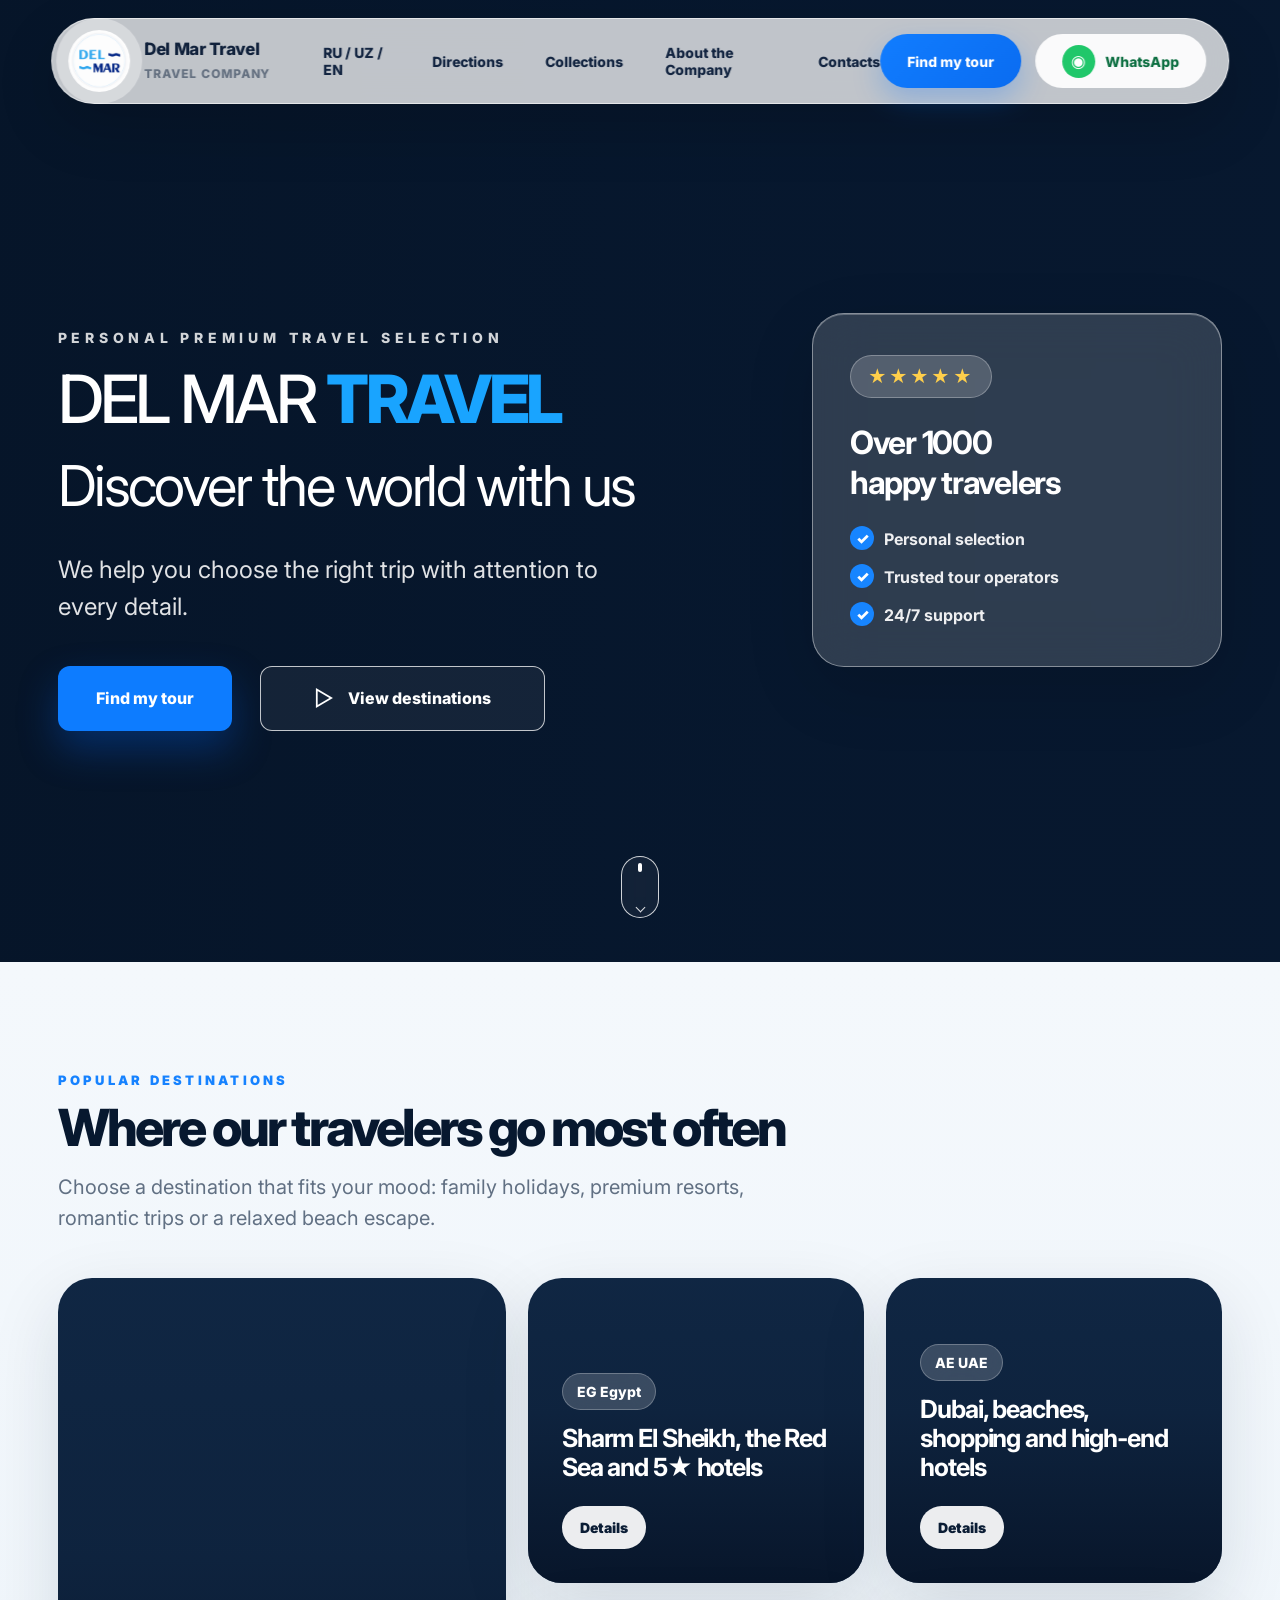
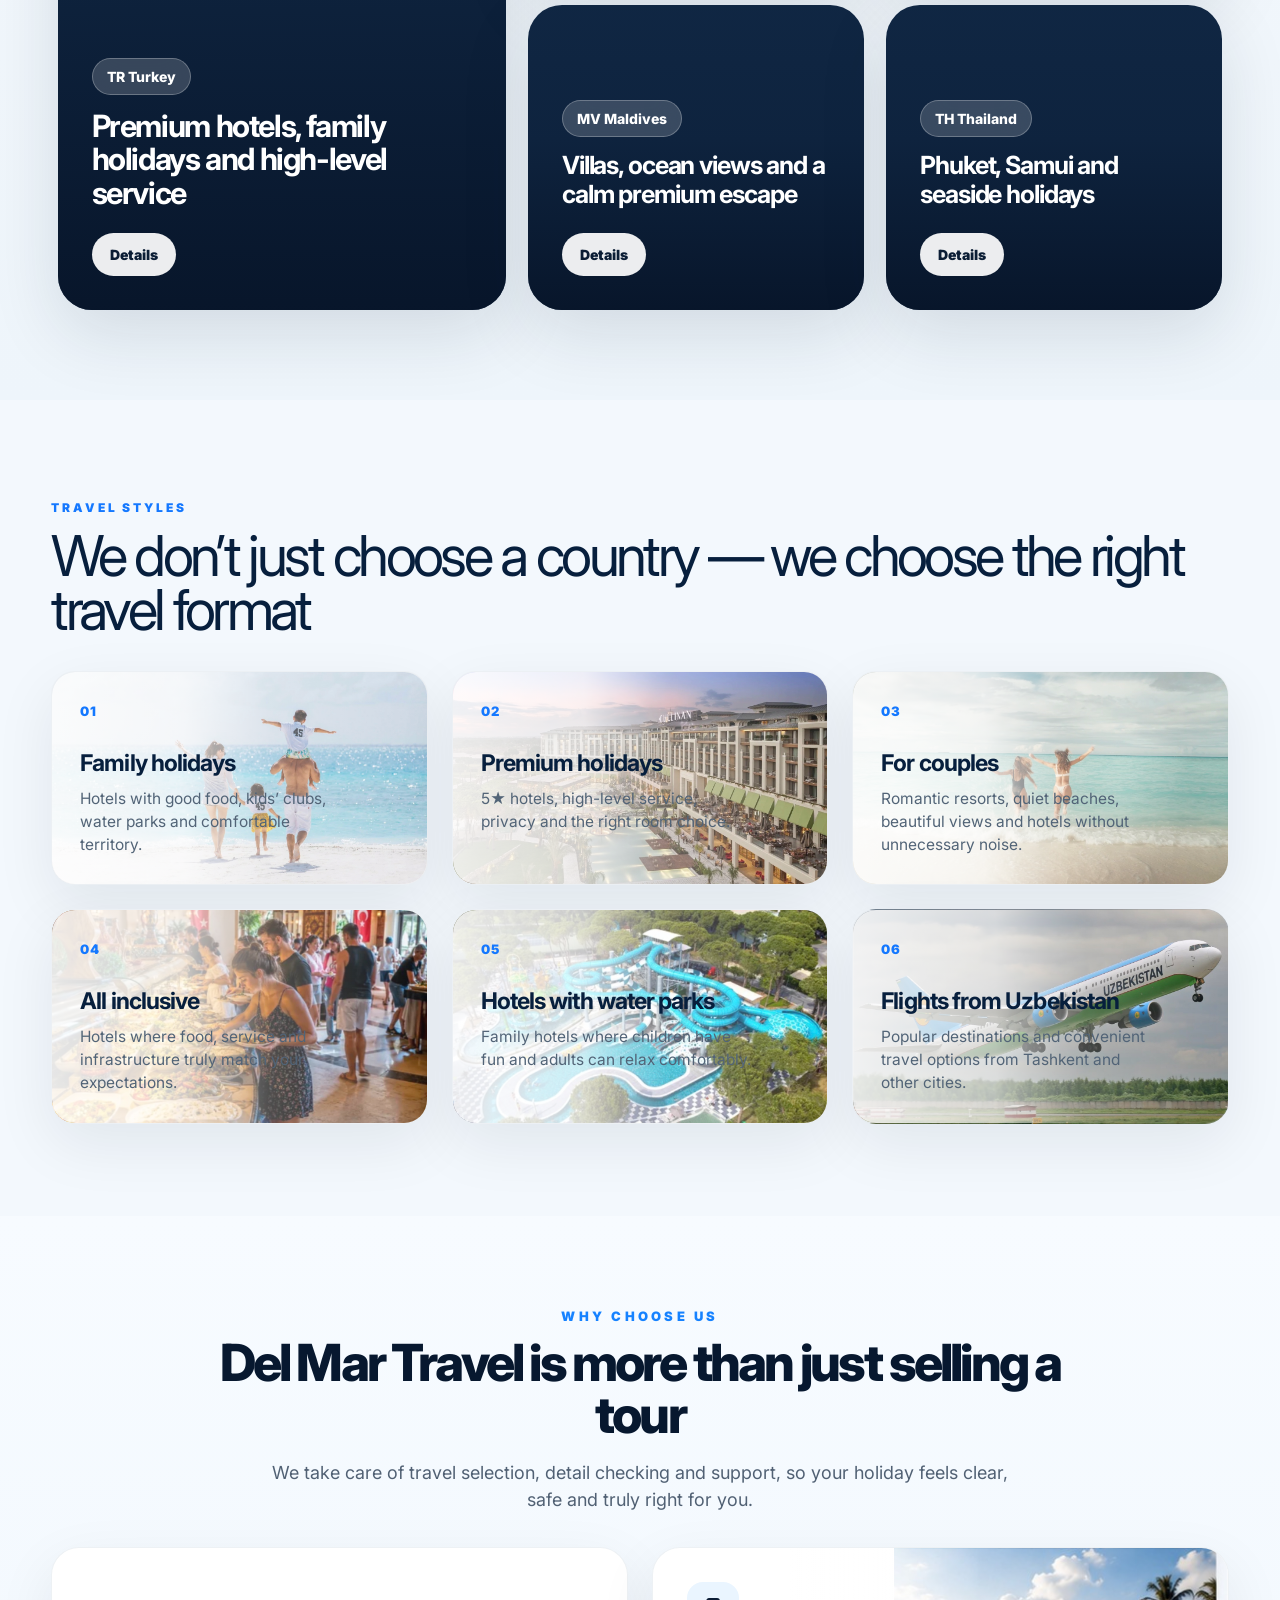
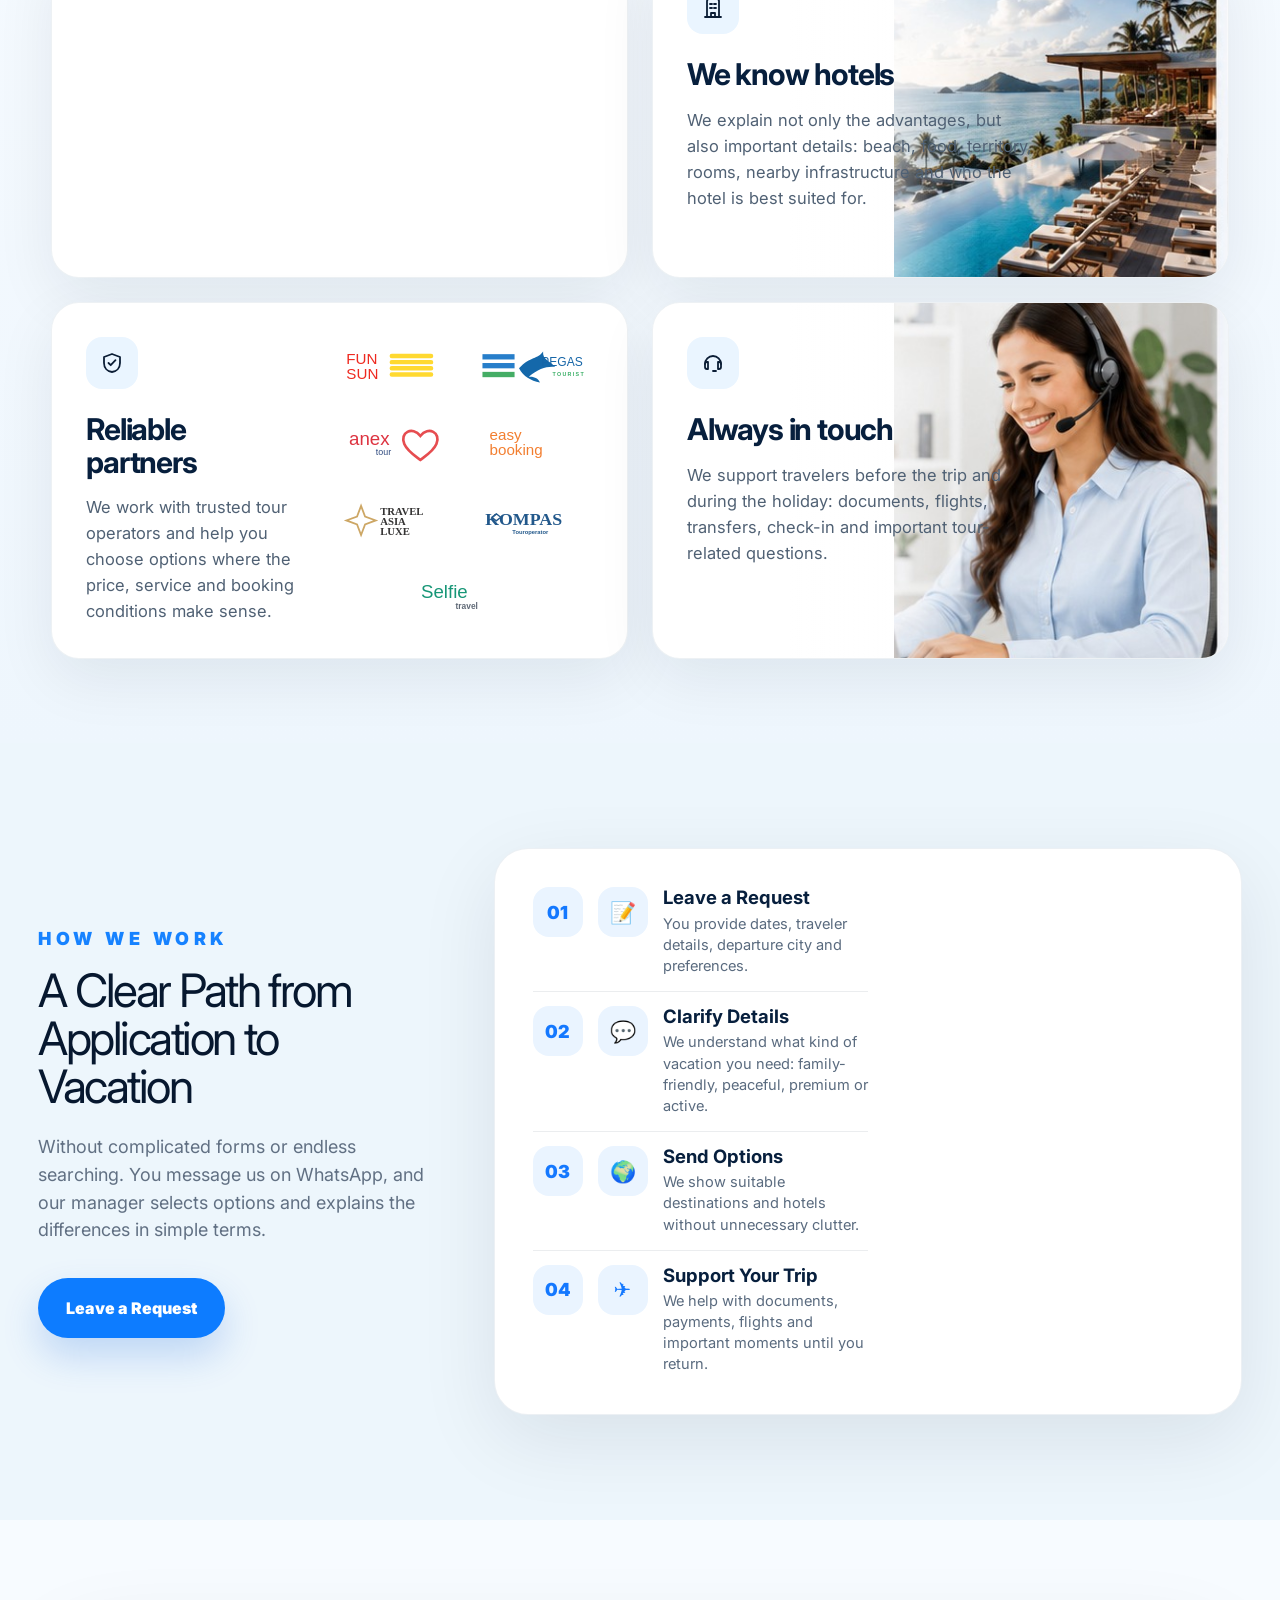
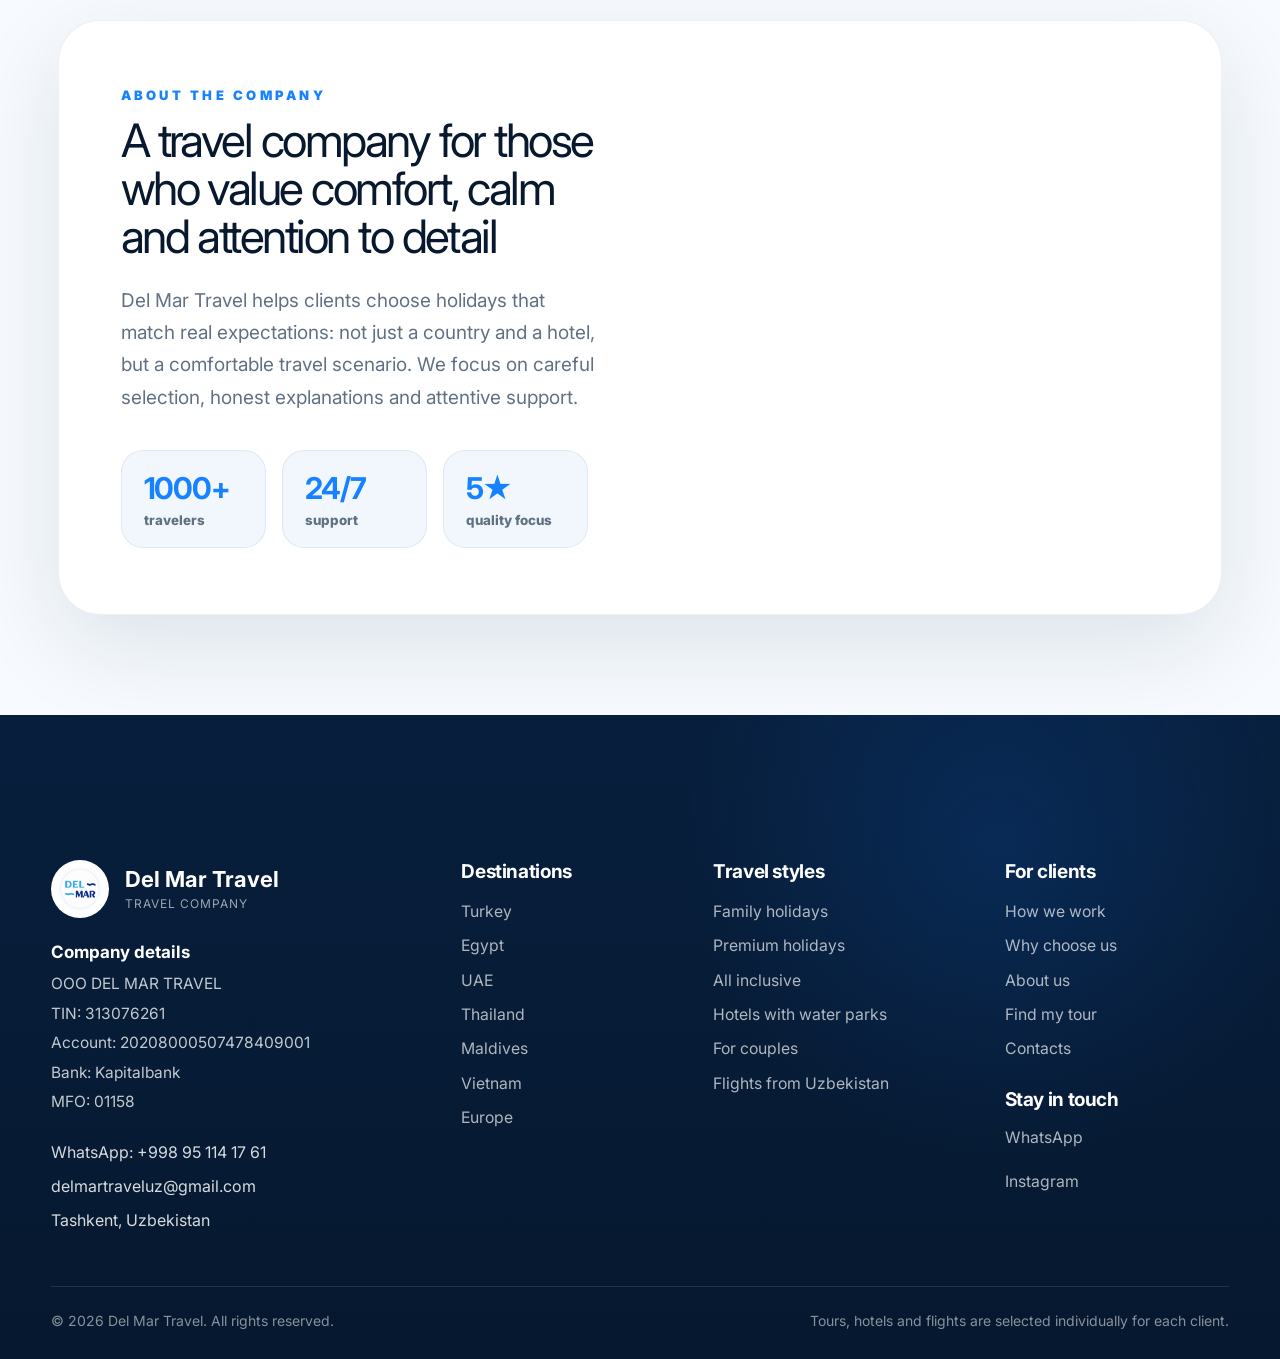
==== commit d210fb35: "Add files via upload" ====
--- a/en.html
+++ b/en.html
@@ -44,6 +44,14 @@
       
     </header>
   <main class="hero" id="top">
+    <video class="hero-video hero-video-desktop" autoplay muted loop playsinline preload="metadata" aria-hidden="true">
+  <source src="assets/hero-video-desktop.mp4" type="video/mp4">
+</video>
+
+<video class="hero-video hero-video-mobile" autoplay muted loop playsinline preload="metadata" aria-hidden="true">
+  <source src="assets/hero-video-mobile.mp4" type="video/mp4">
+</video>
+
     <div class="hero-bg" aria-hidden="true"></div>
     <div class="shade" aria-hidden="true"></div>
 
--- a/style.css
+++ b/style.css
@@ -2825,4 +2825,149 @@
   .about-photo-badge span {
     font-size: 11px;
   }
+}/* HERO MOBILE VIDEO */
+
+.hero {
+  position: relative;
+  overflow: hidden;
+}
+
+.hero-video {
+  position: absolute;
+  inset: 0;
+  width: 100%;
+  height: 100%;
+  object-fit: cover;
+  z-index: 0;
+  pointer-events: none;
+}
+
+.hero-video-mobile {
+  display: none;
+}
+
+.hero-bg {
+  z-index: 0;
+}
+
+.shade {
+  z-index: 1;
+}
+
+.site-header,
+.hero-content,
+.scroll {
+  position: relative;
+  z-index: 3;
+}
+
+@media (max-width: 760px) {
+  .hero-video-mobile {
+    display: block;
+  }
+
+  .hero-bg {
+    display: none;
+  }
+}/* HERO BACKGROUND VIDEO */
+
+.hero {
+  position: relative;
+  overflow: hidden;
+}
+
+.hero-video {
+  position: absolute;
+  inset: 0;
+  width: 100%;
+  height: 100%;
+  object-fit: cover;
+  z-index: 0;
+  pointer-events: none;
+}
+
+.hero-bg {
+  display: none !important;
+}
+
+.shade {
+  z-index: 1;
+  background: linear-gradient(
+    90deg,
+    rgba(5, 18, 35, .58) 0%,
+    rgba(5, 18, 35, .34) 36%,
+    rgba(5, 18, 35, .14) 62%,
+    rgba(5, 18, 35, .04) 100%
+  ) !important;
+}
+
+.site-header,
+.hero-content,
+.scroll {
+  position: relative;
+  z-index: 3;
+}/* HERO VIDEO DESKTOP + MOBILE */
+
+.hero {
+  position: relative;
+  overflow: hidden;
+}
+
+.hero-video {
+  position: absolute;
+  inset: 0;
+  width: 100%;
+  height: 100%;
+  object-fit: cover;
+  z-index: 0;
+  pointer-events: none;
+}
+
+.hero-video-desktop {
+  display: block;
+}
+
+.hero-video-mobile {
+  display: none;
+}
+
+.hero-bg {
+  display: none !important;
+}
+
+.shade {
+  z-index: 1;
+  background: linear-gradient(
+    90deg,
+    rgba(5, 18, 35, .48) 0%,
+    rgba(5, 18, 35, .24) 36%,
+    rgba(5, 18, 35, .08) 62%,
+    rgba(5, 18, 35, .02) 100%
+  ) !important;
+}
+
+.site-header,
+.hero-content,
+.scroll {
+  position: relative;
+  z-index: 3;
+}
+
+@media (max-width: 760px) {
+  .hero-video-desktop {
+    display: none !important;
+  }
+
+  .hero-video-mobile {
+    display: block !important;
+  }
+
+  .shade {
+    background: linear-gradient(
+      180deg,
+      rgba(5, 18, 35, .58) 0%,
+      rgba(5, 18, 35, .28) 42%,
+      rgba(5, 18, 35, .48) 100%
+    ) !important;
+  }
 }
